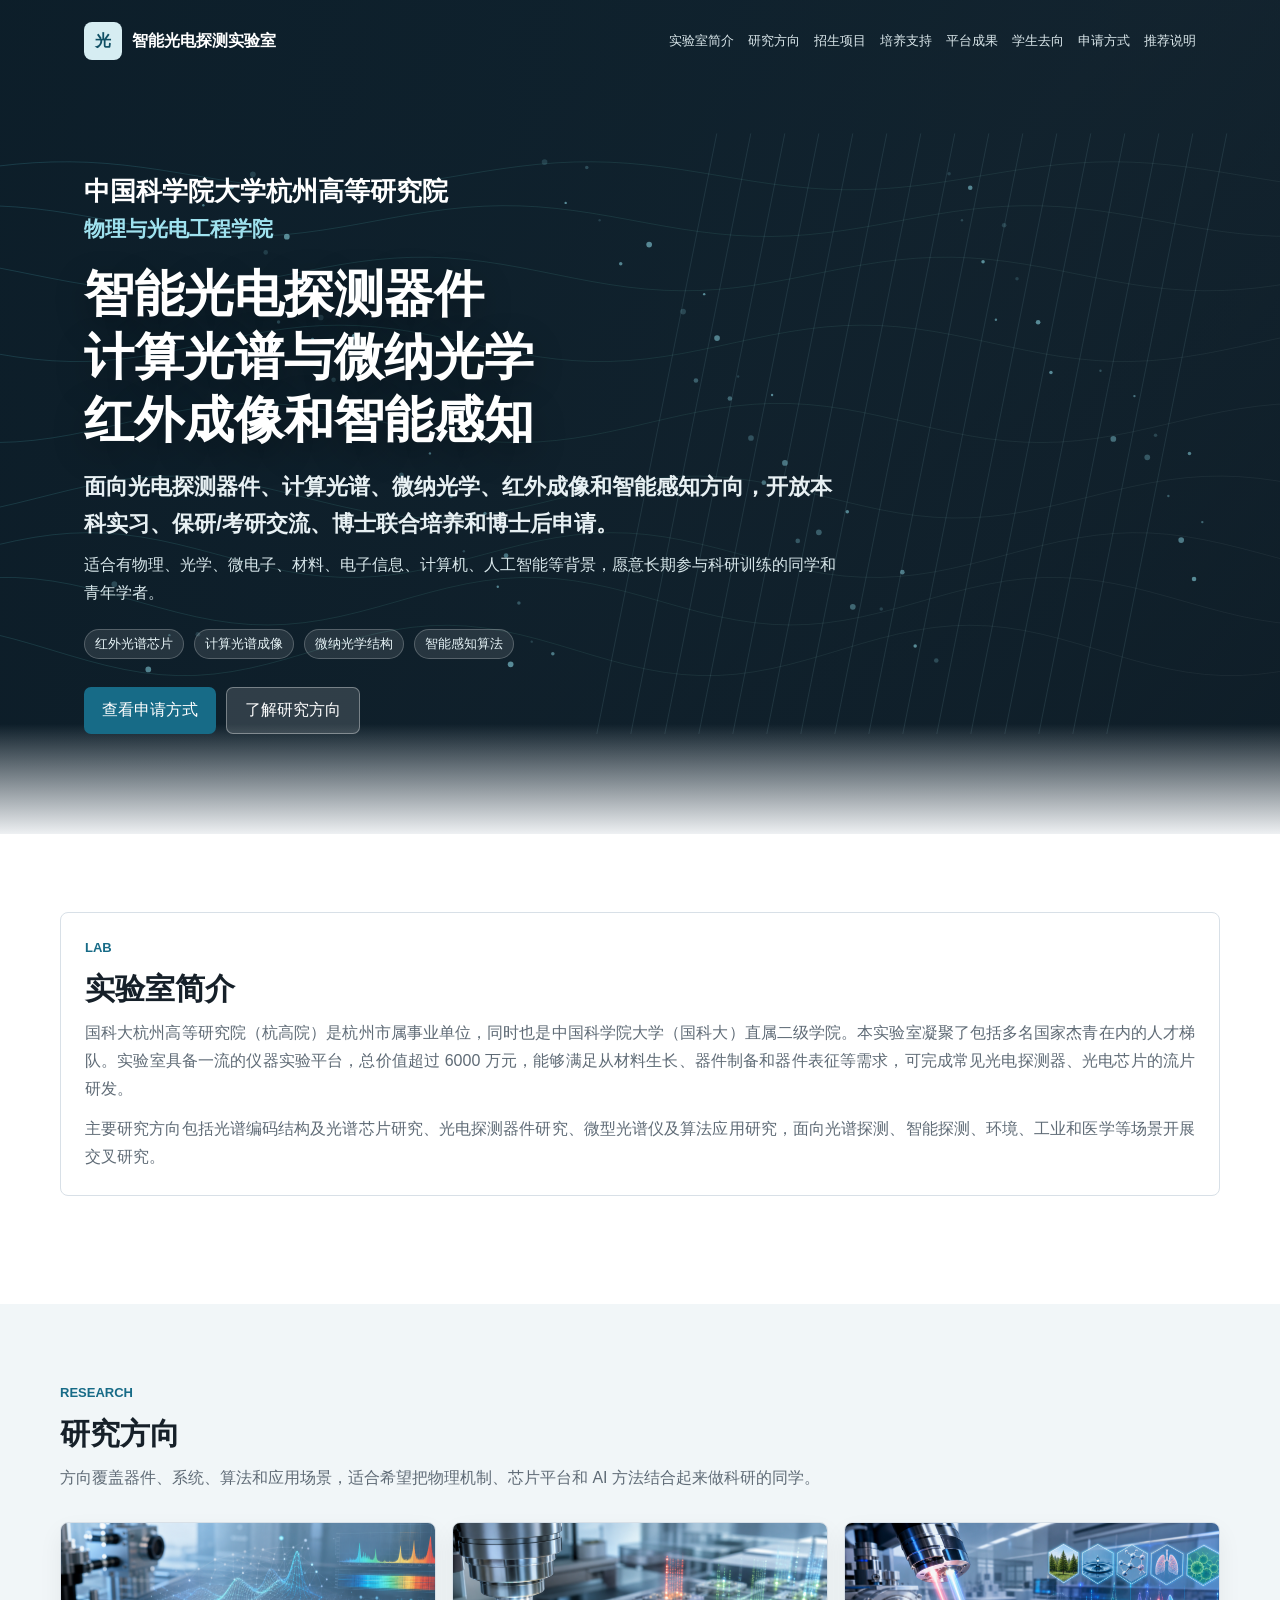
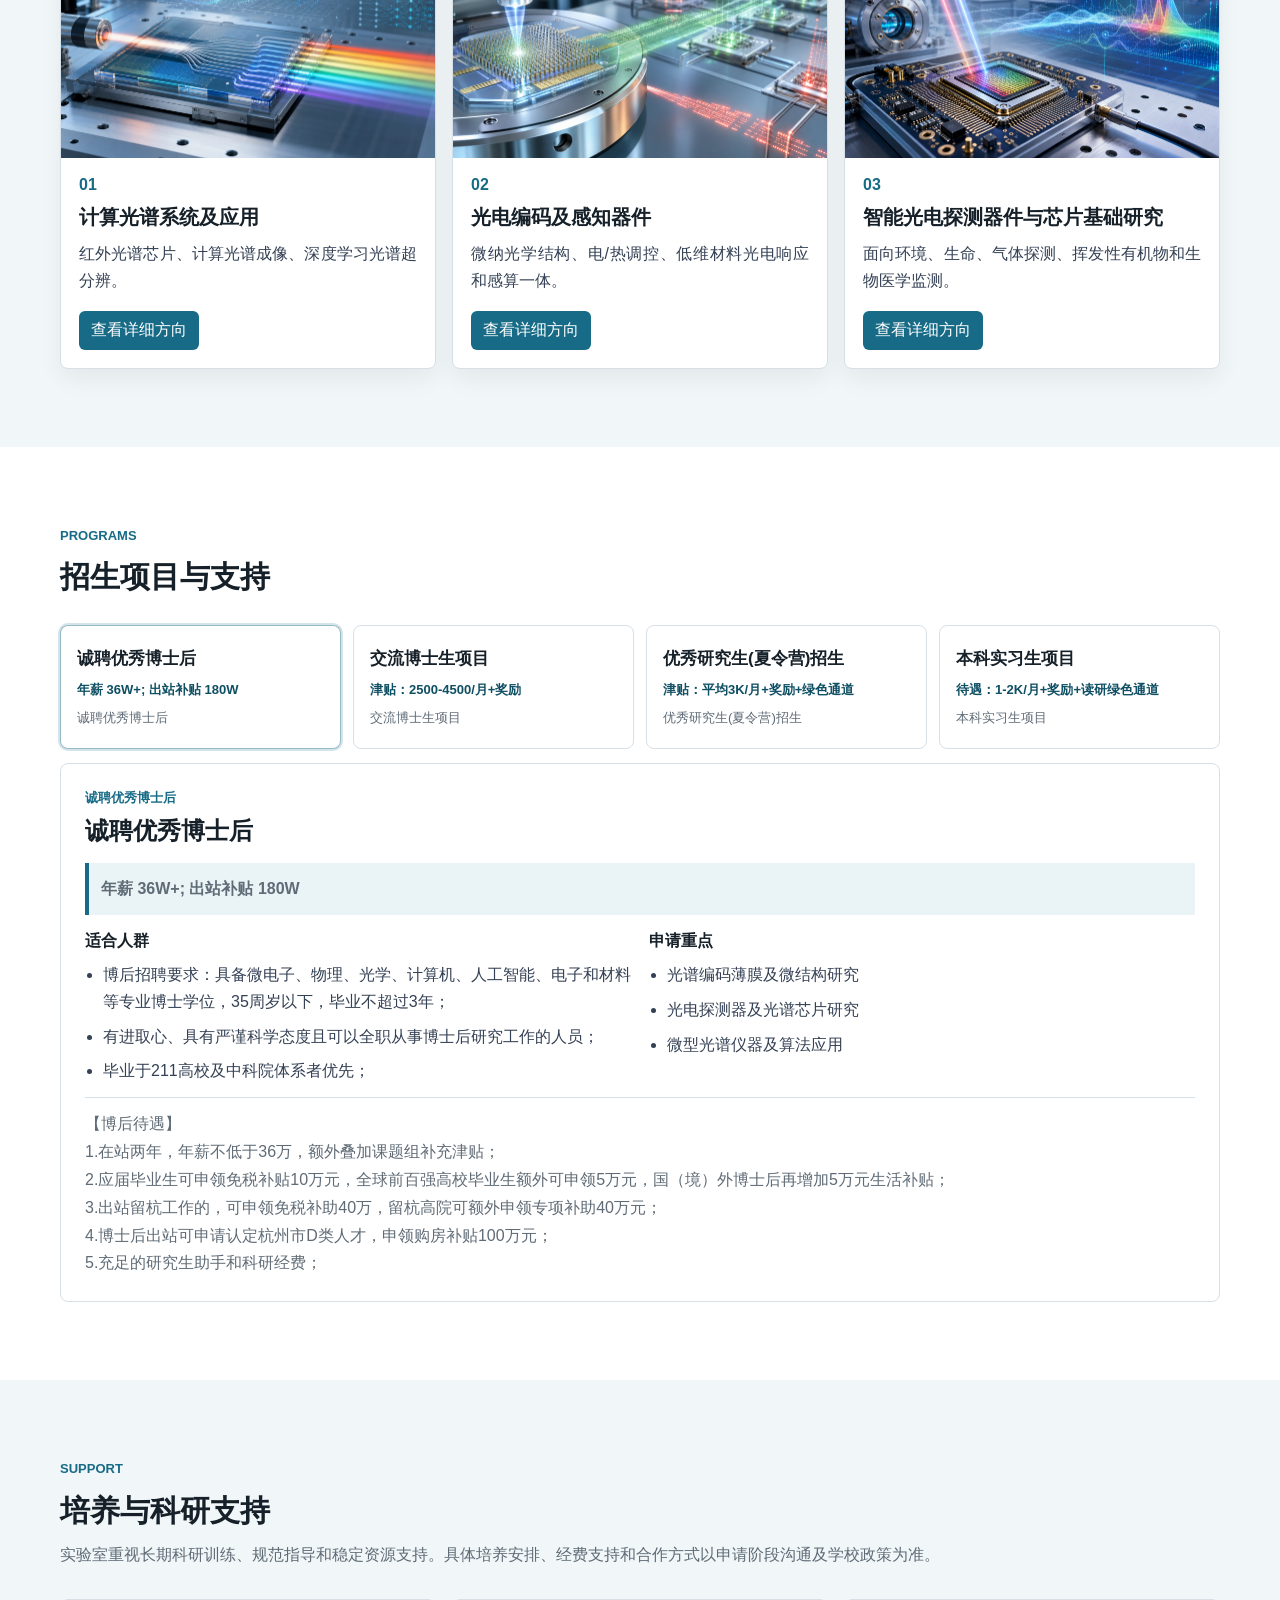
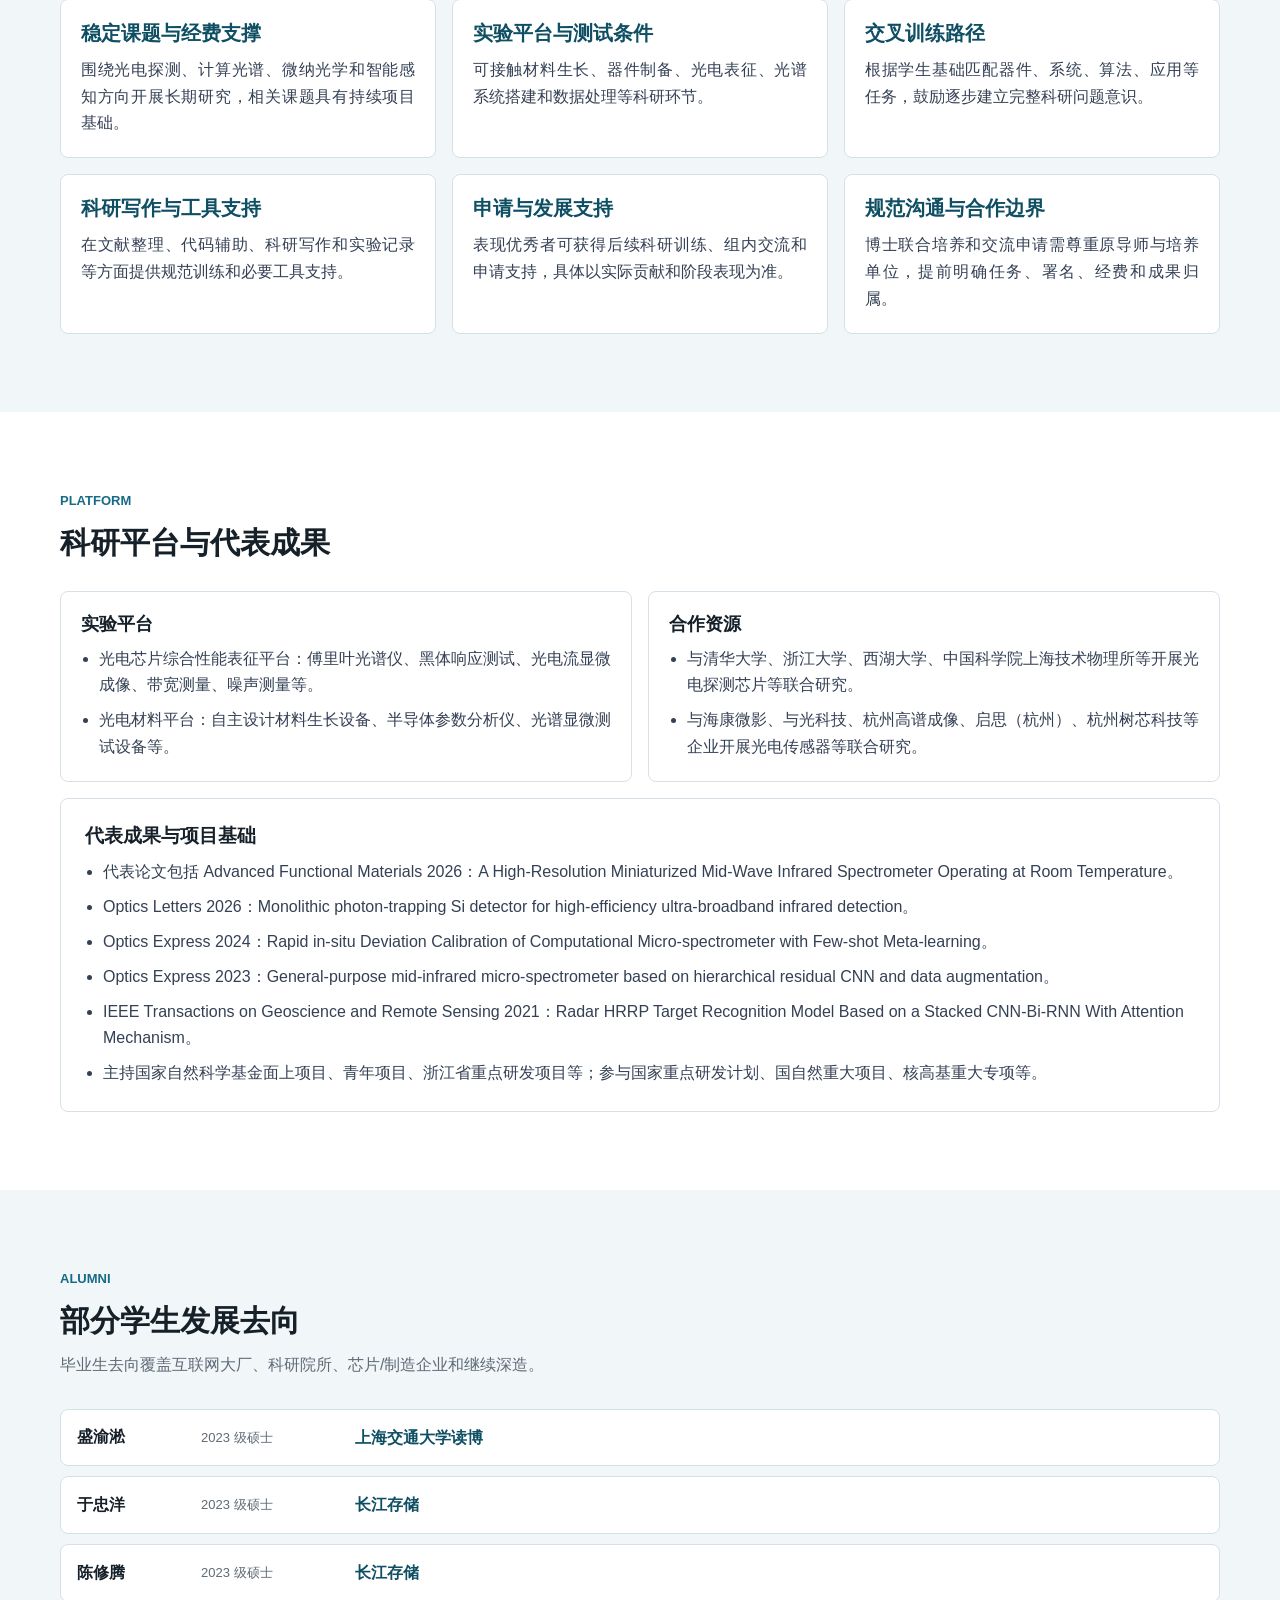
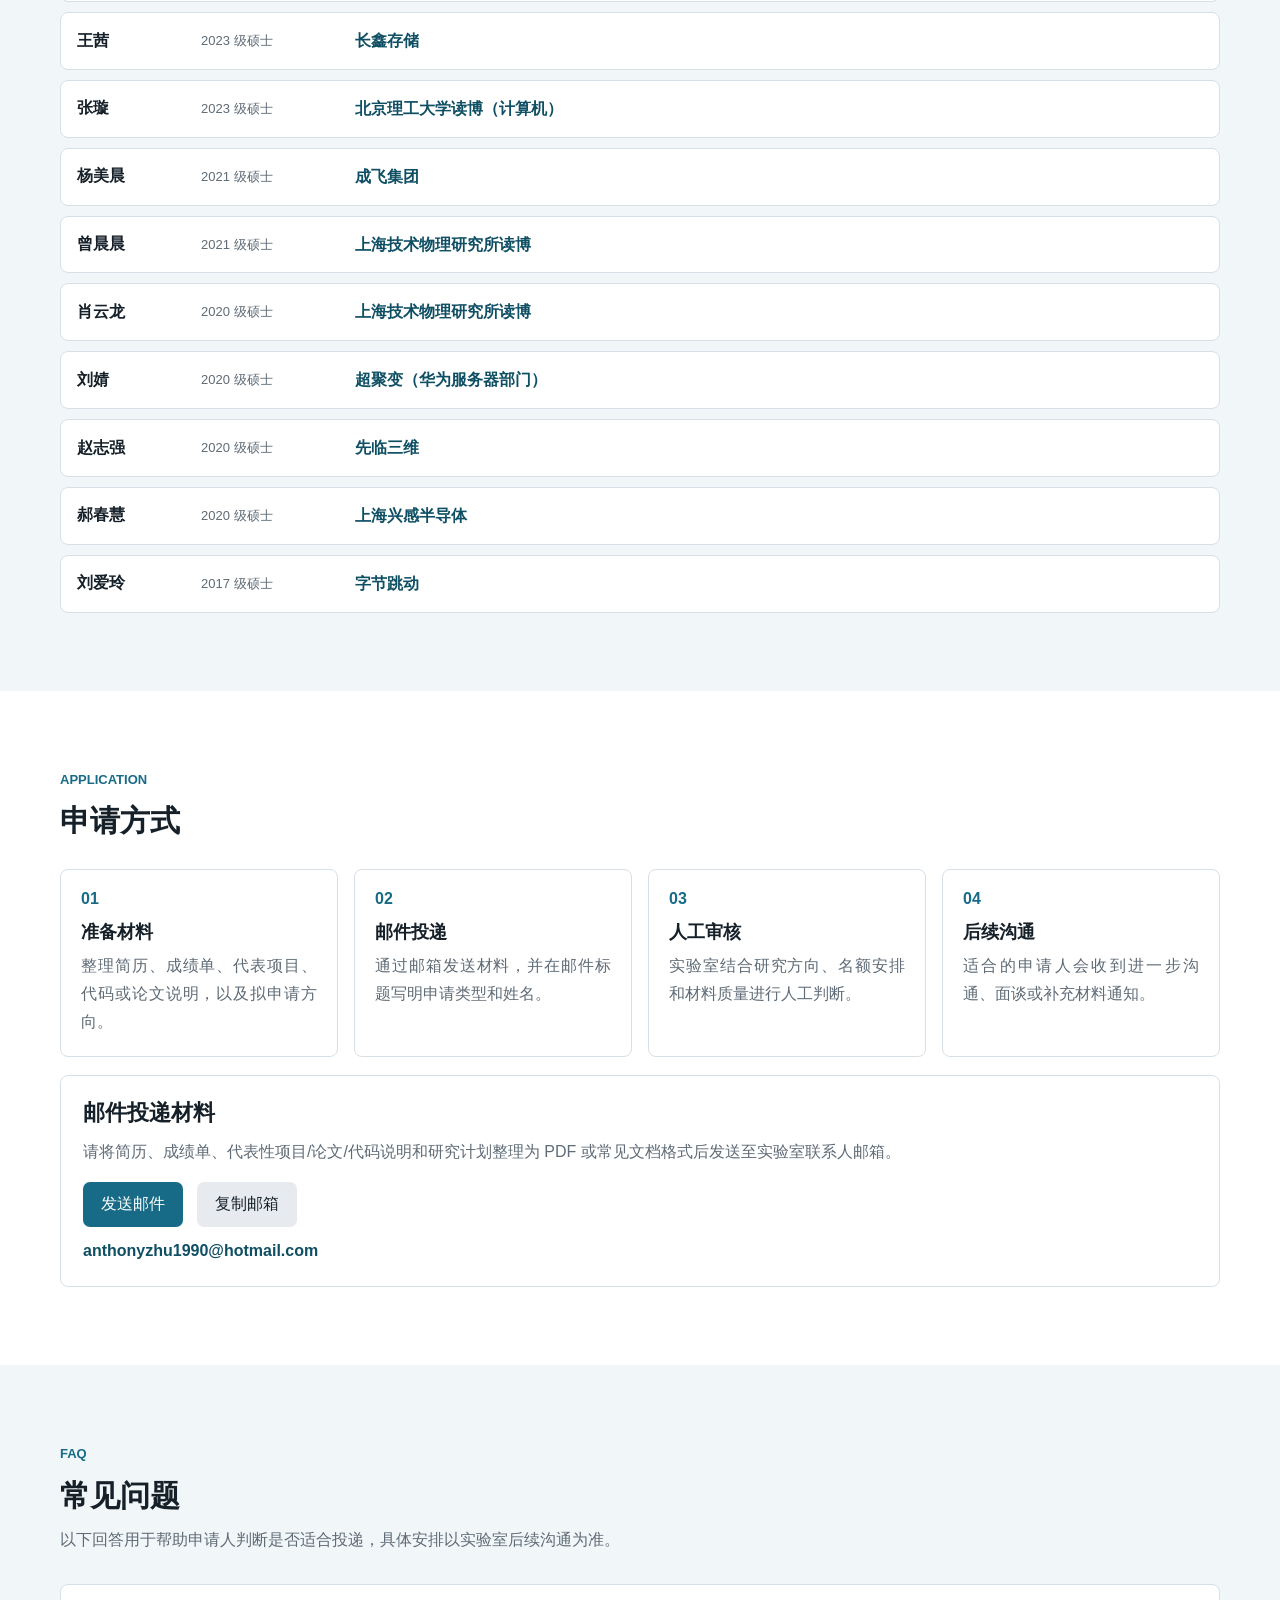
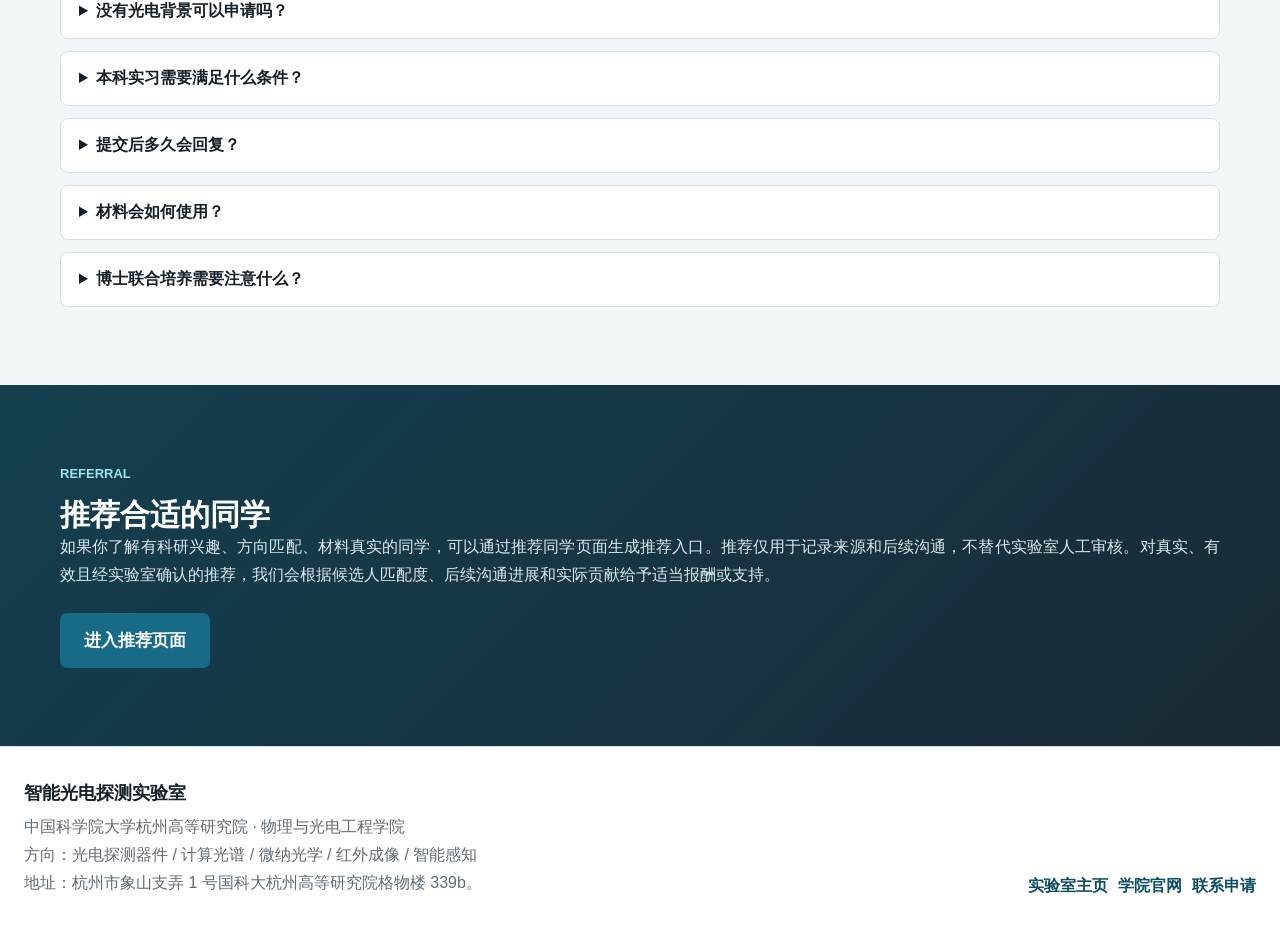
==== lab/index.html @ 7b21b060 "Update lab contact email" ====
<!doctype html>
<html lang="zh-CN">

<head>
  <meta charset="utf-8" />
  <meta name="viewport" content="width=device-width, initial-scale=1" />
  <meta name="description" content="智能光电探测实验室招生与学术交流静态主页，面向光电探测器件、计算光谱、微纳光学、红外成像和智能感知方向。" />
  <title>智能光电探测实验室招生与学术交流</title>
  <link rel="stylesheet" href="./static.css" />
</head>

<body>
  <header class="hero" id="top">
    <canvas id="photonic-canvas" aria-hidden="true"></canvas>
    <nav class="nav" aria-label="主导航">
      <a class="brand" href="#top" aria-label="返回首页">
        <span class="brand-mark">光</span>
        <span>智能光电探测实验室</span>
      </a>
      <button class="nav-toggle" type="button" aria-label="展开导航" aria-expanded="false">
        <span></span><span></span><span></span>
      </button>
      <div class="nav-links" id="nav-links">
        <a href="#lab">实验室简介</a>
        <a href="#research">研究方向</a>
        <a href="#programs">招生项目</a>
        <a href="#support">培养支持</a>
        <a href="#platform">平台成果</a>
        <a href="#outcomes">学生去向</a>
        <a href="#apply">申请方式</a>
        <a href="#referral">推荐说明</a>
      </div>
    </nav>
    <section class="hero-inner">
      <p class="hero-school">中国科学院大学杭州高等研究院</p>
      <p class="hero-college">物理与光电工程学院</p>
      <h1>
        <span>智能光电探测器件</span>
        <span>计算光谱与微纳光学</span>
        <span>红外成像和智能感知</span>
      </h1>
      <p class="lead">
        面向光电探测器件、计算光谱、微纳光学、红外成像和智能感知方向，开放本科实习、保研/考研交流、博士联合培养和博士后申请。
      </p>
      <p class="hero-audience">
        适合有物理、光学、微电子、材料、电子信息、计算机、人工智能等背景，愿意长期参与科研训练的同学和青年学者。
      </p>
      <div class="hero-tags" aria-label="研究关键词">
        <span>红外光谱芯片</span>
        <span>计算光谱成像</span>
        <span>微纳光学结构</span>
        <span>智能感知算法</span>
      </div>
      <div class="hero-actions">
        <a class="primary" href="#apply">查看申请方式</a>
        <a class="secondary" href="#research">了解研究方向</a>
      </div>
    </section>
  </header>

  <main>
    <section class="page-section" id="lab">
      <div class="section-head card-head">
        <p class="eyebrow">Lab</p>
        <h2>实验室简介</h2>
        <p>
          国科大杭州高等研究院（杭高院）是杭州市属事业单位，同时也是中国科学院大学（国科大）直属二级学院。本实验室凝聚了包括多名国家杰青在内的人才梯队。实验室具备一流的仪器实验平台，总价值超过 6000
          万元，能够满足从材料生长、器件制备和器件表征等需求，可完成常见光电探测器、光电芯片的流片研发。
        </p>
        <p>
          主要研究方向包括光谱编码结构及光谱芯片研究、光电探测器件研究、微型光谱仪及算法应用研究，面向光谱探测、智能探测、环境、工业和医学等场景开展交叉研究。
        </p>
      </div>
    </section>

    <section class="page-section alt" id="research">
      <div class="section-head">
        <p class="eyebrow">Research</p>
        <h2>研究方向</h2>
        <p>方向覆盖器件、系统、算法和应用场景，适合希望把物理机制、芯片平台和 AI 方法结合起来做科研的同学。</p>
      </div>
      <div class="research-grid" id="research-grid"></div>
    </section>

    <section class="page-section" id="programs">
      <div class="section-head">
        <p class="eyebrow">Programs</p>
        <h2>招生项目与支持</h2>
      </div>
      <div class="program-tabs" id="program-tabs" role="tablist" aria-label="招生项目"></div>
      <article class="program-detail" id="program-detail"></article>
    </section>

    <section class="page-section alt" id="support">
      <div class="section-head">
        <p class="eyebrow">Support</p>
        <h2>培养与科研支持</h2>
        <p>实验室重视长期科研训练、规范指导和稳定资源支持。具体培养安排、经费支持和合作方式以申请阶段沟通及学校政策为准。</p>
      </div>
      <div class="benefit-grid" id="support-grid"></div>
    </section>

    <section class="page-section" id="platform">
      <div class="section-head">
        <p class="eyebrow">Platform</p>
        <h2>科研平台与代表成果</h2>
      </div>
      <div class="resource-layout" id="resource-list"></div>
      <article class="publication-card">
        <h3>代表成果与项目基础</h3>
        <ul id="achievement-list"></ul>
      </article>
    </section>

    <section class="page-section alt" id="outcomes">
      <div class="section-head">
        <p class="eyebrow">Alumni</p>
        <h2>部分学生发展去向</h2>
        <p>毕业生去向覆盖互联网大厂、科研院所、芯片/制造企业和继续深造。</p>
      </div>
      <div class="outcome-grid" id="outcome-list"></div>
    </section>

    <section class="page-section" id="apply">
      <div class="section-head">
        <p class="eyebrow">Application</p>
        <h2>申请方式</h2>
      </div>
      <div class="apply-layout">
        <div class="process-list" id="process-list"></div>
        <article class="apply-card">
          <h3>邮件投递材料</h3>
          <p>请将简历、成绩单、代表性项目/论文/代码说明和研究计划整理为 PDF 或常见文档格式后发送至实验室联系人邮箱。</p>
          <a class="primary" id="mail-link" href="mailto:anthonyzhu1990@hotmail.com?subject=智能光电探测实验室申请">发送邮件</a>
          <button class="secondary light" id="copy-email" type="button">复制邮箱</button>
          <p class="email-line">anthonyzhu1990@hotmail.com</p>
        </article>
      </div>
    </section>

    <section class="page-section alt" id="faq">
      <div class="section-head">
        <p class="eyebrow">FAQ</p>
        <h2>常见问题</h2>
        <p>以下回答用于帮助申请人判断是否适合投递，具体安排以实验室后续沟通为准。</p>
      </div>
      <div class="faq-list" id="faq-list"></div>
    </section>

    <section class="page-section referral-section" id="referral">
      <div class="ambassador-layout">
        <div>
          <p class="eyebrow">Referral</p>
          <h2>推荐合适的同学</h2>
          <p>
            如果你了解有科研兴趣、方向匹配、材料真实的同学，可以通过推荐同学页面生成推荐入口。推荐仅用于记录来源和后续沟通，不替代实验室人工审核。对真实、有效且经实验室确认的推荐，我们会根据候选人匹配度、后续沟通进展和实际贡献给予适当报酬或支持。
          </p>
          <div class="ambassador-actions">
            <a class="primary ambassador-primary-link" href="./ambassador.html">进入推荐页面</a>
          </div>
        </div>
      </div>
    </section>
  </main>

  <div class="research-modal" id="research-modal" aria-hidden="true">
    <div class="modal-backdrop" data-close-modal></div>
    <article class="modal-panel" role="dialog" aria-modal="true" aria-labelledby="modal-title">
      <button class="modal-close" type="button" data-close-modal aria-label="关闭">×</button>
      <img id="modal-image" alt="" />
      <div class="modal-content">
        <p class="eyebrow">Research Detail</p>
        <h2 id="modal-title"></h2>
        <p id="modal-short"></p>
        <ul id="modal-details"></ul>
      </div>
    </article>
  </div>

  <footer class="footer">
    <div>
      <strong>智能光电探测实验室</strong>
      <p>中国科学院大学杭州高等研究院 · 物理与光电工程学院</p>
      <p>方向：光电探测器件 / 计算光谱 / 微纳光学 / 红外成像 / 智能感知</p>
      <p>地址：杭州市象山支弄 1 号国科大杭州高等研究院格物楼 339b。</p>
    </div>
    <div class="footer-links">
      <a href="https://anthonyzhu1990.github.io/" target="_blank" rel="noreferrer">实验室主页</a>
      <a href="http://hias.ucas.ac.cn/" target="_blank" rel="noreferrer">学院官网</a>
      <a href="#apply">联系申请</a>
    </div>
  </footer>

  <script src="./static.js"></script>
</body>

</html>
---- lab/static.css ----
:root {
  --ink: #162029;
  --muted: #5f6b76;
  --line: #d8e0e7;
  --bg: #f7f9fb;
  --accent: #176b87;
  --accent-dark: #0f4f64;
  --panel: #ffffff;
  --soft: #eaf4f6;
}

* {
  box-sizing: border-box;
}

html {
  scroll-behavior: smooth;
}

body {
  margin: 0;
  color: var(--ink);
  background: var(--bg);
  font-family: "Microsoft YaHei", "Segoe UI", Arial, sans-serif;
  letter-spacing: 0;
  overflow-x: hidden;
}

a {
  color: inherit;
  text-decoration: none;
}

button {
  font: inherit;
}

.hero {
  position: relative;
  min-height: 640px;
  overflow: hidden;
  color: #fff;
  background:
    linear-gradient(90deg, rgba(12, 28, 39, 0.94), rgba(12, 28, 39, 0.7)),
    linear-gradient(135deg, #173f52, #233642 55%, #152129);
}

.ambassador-page {
  background: #f7f9fb;
}

.ambassador-hero {
  min-height: 520px;
  color: #fff;
  background:
    linear-gradient(90deg, rgba(12, 28, 39, 0.94), rgba(12, 28, 39, 0.72)),
    url("./assets/lab/research-optoelectronic-encoding.png") center / cover;
}

.ambassador-hero-inner {
  max-width: 1160px;
  margin: 0 auto;
  padding: 96px 24px 88px;
}

.ambassador-hero-inner h1 {
  max-width: 760px;
  margin-top: 12px;
}

.ambassador-hero-inner p:not(.eyebrow) {
  max-width: 1160px;
  margin-top: 18px;
  color: #e2edf0;
  font-size: 18px;
  line-height: 1.78;
  text-align: justify;
}

#photonic-canvas {
  position: absolute;
  inset: 0;
  width: 100%;
  height: 100%;
  opacity: 0.78;
}

.hero::after {
  content: "";
  position: absolute;
  inset: auto 0 0;
  height: 110px;
  background: linear-gradient(180deg, transparent, rgba(247, 249, 251, 0.96));
  pointer-events: none;
}

.nav,
.hero-inner,
.page-section > * {
  max-width: 1160px;
  margin-inline: auto;
}

.nav {
  position: relative;
  z-index: 2;
  display: flex;
  align-items: center;
  justify-content: space-between;
  gap: 18px;
  padding: 22px 24px;
}

.brand {
  display: inline-flex;
  align-items: center;
  gap: 10px;
  font-weight: 800;
}

.brand-mark {
  width: 38px;
  height: 38px;
  display: grid;
  place-items: center;
  border-radius: 8px;
  background: #d6edf2;
  color: var(--accent-dark);
}

.nav-links {
  display: flex;
  gap: 14px;
  color: #dbe8ec;
  font-size: 13px;
}

.nav-toggle {
  display: none;
  width: 44px;
  height: 44px;
  border: 1px solid rgba(255, 255, 255, 0.28);
  border-radius: 8px;
  background: rgba(255, 255, 255, 0.12);
  cursor: pointer;
}

.nav-toggle span {
  display: block;
  width: 20px;
  height: 2px;
  margin: 5px auto;
  border-radius: 999px;
  background: #fff;
}

.hero-inner {
  position: relative;
  z-index: 1;
  padding: 92px 24px 100px;
}

.hero-school,
.hero-college {
  margin: 0;
  font-weight: 800;
}

.hero-school {
  font-size: 26px;
}

.hero-college {
  margin-top: 6px;
  color: #9fe2ef;
  font-size: 21px;
}

h1,
h2,
h3,
p {
  margin: 0;
}

h1 {
  display: grid;
  gap: 8px;
  max-width: 980px;
  margin-top: 24px;
  color: #fff;
  font-size: 50px;
  line-height: 1.1;
  font-weight: 900;
  text-shadow: 0 12px 34px rgba(0, 0, 0, 0.32);
}

.lead {
  max-width: 760px;
  margin-top: 20px;
  color: #e7f0f3;
  font-size: 22px;
  font-weight: 800;
  line-height: 1.7;
}

.hero-audience {
  max-width: 760px;
  margin-top: 8px;
  color: #d8e7eb;
  font-size: 16px;
  line-height: 1.75;
}

.hero-tags,
.hero-actions,
.footer-links {
  display: flex;
  flex-wrap: wrap;
  gap: 10px;
}

.hero-tags {
  margin-top: 22px;
}

.hero-tags span {
  min-height: 30px;
  padding: 5px 10px;
  border: 1px solid rgba(255, 255, 255, 0.22);
  border-radius: 999px;
  background: rgba(255, 255, 255, 0.1);
  color: #e8f5f8;
  font-size: 13px;
}

.hero-actions {
  margin-top: 28px;
}

.primary,
.secondary {
  display: inline-flex;
  align-items: center;
  justify-content: center;
  min-height: 44px;
  border: 0;
  border-radius: 7px;
  padding: 12px 18px;
  cursor: pointer;
}

.primary {
  background: var(--accent);
  color: #fff;
}

.primary:hover {
  background: var(--accent-dark);
}

.secondary {
  border: 1px solid rgba(255, 255, 255, 0.35);
  background: rgba(255, 255, 255, 0.14);
  color: #fff;
}

.secondary.light {
  border: 0;
  background: #e7ebef;
  color: var(--ink);
}

.page-section {
  padding: 78px 24px;
  background: #fff;
}

.page-section.alt {
  background: #f1f6f8;
}

.section-head {
  margin-bottom: 30px;
}

.section-head p,
.page-section p,
.footer p {
  color: var(--muted);
  line-height: 1.74;
  text-align: justify;
  text-justify: inter-ideograph;
}

.card-head {
  padding: 24px;
  border: 1px solid var(--line);
  border-radius: 8px;
  background: #fff;
}

.card-head p + p {
  margin-top: 12px;
}

.eyebrow {
  margin-bottom: 12px;
  color: var(--accent);
  font-size: 13px;
  font-weight: 800;
  text-transform: uppercase;
}

.section-head .eyebrow {
  color: var(--accent);
}

h2 {
  font-size: 30px;
  line-height: 1.2;
}

.section-head h2 + p {
  margin-top: 12px;
}

.research-grid,
.benefit-grid,
.resource-layout,
.referral-grid,
.ambassador-principles,
.privilege-grid {
  display: grid;
  grid-template-columns: repeat(3, minmax(0, 1fr));
  gap: 16px;
}

.research-card,
.card-head,
.intro-strip article,
.benefit-grid article,
.resource-layout article,
.outcome-grid article,
.process-list article,
.referral-grid article,
.ambassador-principles article,
.privilege-grid article,
.apply-card,
.publication-card,
.program-detail,
.program-tabs button,
.reward-table,
.standalone-note,
.faq-list details {
  border: 1px solid var(--line);
  border-radius: 8px;
  background: #fff;
  transition: transform 180ms ease, border-color 180ms ease, box-shadow 180ms ease;
}

.research-card:hover,
.research-card:focus,
.card-head:hover,
.intro-strip article:hover,
.benefit-grid article:hover,
.resource-layout article:hover,
.outcome-grid article:hover,
.process-list article:hover,
.referral-grid article:hover,
.ambassador-principles article:hover,
.privilege-grid article:hover,
.apply-card:hover,
.publication-card:hover,
.program-detail:hover,
.program-tabs button:hover,
.reward-table:hover,
.standalone-note:hover,
.faq-list details:hover {
  transform: translateY(-4px);
  border-color: rgba(23, 107, 135, 0.42);
  box-shadow: 0 16px 34px rgba(22, 32, 41, 0.08);
}

.research-card {
  min-height: 420px;
  overflow: hidden;
  cursor: pointer;
  box-shadow: 0 10px 24px rgba(22, 32, 41, 0.06);
}

.research-card img {
  width: 100%;
  height: 235px;
  display: block;
  object-fit: cover;
  background: #e8eef2;
}

.research-card div {
  padding: 18px;
}

.research-card span {
  display: block;
  margin-bottom: 10px;
  color: var(--accent);
  font-weight: 900;
}

.research-card h3,
.benefit-grid strong {
  margin-bottom: 10px;
  font-size: 20px;
  line-height: 1.35;
}

.research-card p,
.benefit-grid p,
.resource-layout li,
.publication-card li,
.program-detail li,
.program-note,
.faq-list p,
.referral-grid p {
  color: #344054;
  line-height: 1.68;
}

.research-card button {
  margin-top: 16px;
  border: 0;
  border-radius: 6px;
  padding: 9px 12px;
  background: var(--accent);
  color: #fff;
  cursor: pointer;
}

.program-tabs {
  display: grid;
  grid-template-columns: repeat(4, minmax(0, 1fr));
  gap: 12px;
  margin-bottom: 14px;
}

.program-tabs button {
  min-height: 124px;
  padding: 16px;
  color: var(--ink);
  text-align: left;
  cursor: pointer;
}

.program-tabs button:hover,
.program-tabs button.active {
  border-color: rgba(23, 107, 135, 0.46);
}

.program-tabs button.active {
  outline: 2px solid rgba(23, 107, 135, 0.18);
}

.program-tabs span,
.program-tabs strong,
.program-tabs small {
  display: block;
}

.program-tabs span {
  margin-bottom: 10px;
  font-size: 17px;
  font-weight: 800;
  line-height: 1.35;
}

.program-tabs strong {
  color: var(--accent-dark);
  font-size: 13px;
  line-height: 1.45;
}

.program-tabs small {
  margin-top: 8px;
  color: var(--muted);
  line-height: 1.45;
}

.program-detail {
  padding: 24px;
}

.program-detail-main,
.program-note {
  max-width: none;
}

.program-detail-main span {
  display: inline-flex;
  margin-bottom: 8px;
  color: var(--accent);
  font-size: 13px;
  font-weight: 800;
}

.program-detail-main h3 {
  font-size: 24px;
  line-height: 1.32;
}

.program-stipend {
  max-width: none;
  margin: 16px 0;
  padding: 12px;
  border-left: 4px solid var(--accent);
  background: var(--soft);
  color: var(--accent-dark);
  font-weight: 800;
  line-height: 1.55;
}

.program-detail-grid {
  display: grid;
  grid-template-columns: repeat(2, minmax(0, 1fr));
  gap: 18px;
}

.program-detail ul,
.resource-layout ul,
.publication-card ul {
  display: grid;
  gap: 8px;
  margin: 10px 0 0;
  padding-left: 18px;
}

.program-note {
  margin-top: 12px;
  padding-top: 12px;
  border-top: 1px solid var(--line);
  white-space: pre-line;
  overflow-wrap: anywhere;
}

.benefit-grid article,
.resource-layout article,
.referral-grid article {
  padding: 20px;
}

.benefit-grid strong,
.referral-grid strong,
.ambassador-principles strong,
.privilege-grid h3 {
  display: block;
  color: var(--accent-dark);
}

.ambassador-principles article,
.privilege-grid article {
  padding: 20px;
}

.ambassador-principles {
  grid-template-columns: repeat(4, minmax(0, 1fr));
}

.ambassador-principles p,
.privilege-grid p {
  color: var(--muted);
  line-height: 1.7;
}

.privilege-grid {
  grid-template-columns: repeat(2, minmax(0, 1fr));
}

.privilege-grid span {
  display: inline-flex;
  align-items: center;
  min-height: 28px;
  margin-bottom: 14px;
  padding: 4px 10px;
  border-radius: 999px;
  background: #e5f3f6;
  color: var(--accent-dark);
  font-weight: 800;
}

.resource-layout {
  grid-template-columns: repeat(2, minmax(0, 1fr));
}

.resource-layout h3 {
  margin-bottom: 10px;
  font-size: 18px;
}

.publication-card {
  margin-top: 16px;
  padding: 24px;
}

.outcome-grid {
  display: grid;
  grid-template-columns: 1fr;
  gap: 10px;
}

.outcome-grid article {
  display: grid;
  grid-template-columns: 110px 140px 1fr;
  gap: 14px;
  align-items: center;
  padding: 14px 16px;
}

.outcome-grid strong,
.outcome-grid span,
.outcome-grid p {
  display: block;
  margin: 0;
}

.outcome-grid span {
  color: var(--muted);
  font-size: 13px;
}

.outcome-grid p {
  color: var(--accent-dark);
  font-weight: 800;
}

.apply-layout {
  display: grid;
  grid-template-columns: 1fr;
  gap: 18px;
  align-items: start;
}

.apply-card {
  padding: 22px;
}

.apply-card h3 {
  font-size: 22px;
}

.apply-card p {
  margin-top: 10px;
}

.apply-card .primary,
.apply-card .secondary {
  margin-top: 16px;
  margin-right: 10px;
}

.email-line {
  color: var(--accent-dark) !important;
  font-weight: 900;
}

.process-list {
  display: grid;
  grid-template-columns: repeat(4, minmax(0, 1fr));
  gap: 16px;
}

.intro-strip {
  display: grid;
  grid-template-columns: repeat(3, minmax(0, 1fr));
  gap: 16px;
}

.process-list article,
.intro-strip article {
  min-height: 138px;
  padding: 20px;
}

.process-list span,
.intro-strip span {
  display: block;
  margin-bottom: 12px;
  color: var(--accent);
  font-weight: 900;
}

.process-list strong,
.intro-strip strong {
  display: block;
  margin-bottom: 8px;
  font-size: 18px;
}

.intro-strip article {
  background: #fff;
}

.faq-list {
  display: grid;
  gap: 12px;
}

.faq-list summary {
  min-height: 52px;
  padding: 16px 18px;
  color: var(--ink);
  font-weight: 900;
  cursor: pointer;
}

.faq-list p {
  padding: 0 18px 18px;
}

.referral-section {
  color: #fff;
  background:
    linear-gradient(135deg, rgba(19, 64, 80, 0.96), rgba(25, 42, 52, 0.98)),
    linear-gradient(90deg, #173f52, #253847);
}

.ambassador-layout {
  display: grid;
  grid-template-columns: minmax(0, 1fr);
  gap: 28px;
  align-items: center;
}

.ambassador-actions {
  display: flex;
  flex-wrap: wrap;
  gap: 12px;
  margin-top: 24px;
}

.ambassador-primary-link {
  padding: 16px 24px;
  font-size: 17px;
  font-weight: 900;
}

.referral-section h2 {
  color: #fff;
}

.ambassador-hero .eyebrow,
.referral-section .eyebrow {
  color: #9fe2ef;
}

.referral-section .section-head p,
.compliance-note {
  color: #dce9ed;
}

.referral-section p {
  color: #dce9ed;
}

.ambassador-page #start {
  background: #f1f6f8;
}

.reward-detail-section {
  background: #f1f6f8;
}

.reward-table {
  overflow: hidden;
  border: 1px solid #d8e2e8;
  border-radius: 8px;
  background: #fff;
}

.reward-row {
  display: grid;
  grid-template-columns: 0.7fr 1.5fr 1fr;
  border-top: 1px solid #d8e2e8;
}

.reward-row:first-child {
  border-top: 0;
}

.reward-row > * {
  min-width: 0;
  padding: 18px;
  border-left: 1px solid #d8e2e8;
  line-height: 1.75;
}

.reward-row > *:first-child {
  border-left: 0;
}

.reward-head {
  background: #173f52;
  color: #fff;
  font-weight: 800;
}

.reward-row strong {
  color: var(--accent-dark);
  font-size: 17px;
}

.reward-row p {
  color: #3a4650;
}

.standalone-note {
  max-width: 1160px;
  margin-top: 0;
  padding: 16px 18px 16px 20px;
  border-left: 5px solid var(--accent);
  border-radius: 0 8px 8px 0;
  background: linear-gradient(90deg, rgba(31, 124, 145, 0.11), rgba(31, 124, 145, 0.035));
  color: #1f2937;
  font-size: 17px;
  font-weight: 900;
  line-height: 1.8;
}

.compliance-note {
  margin-top: 22px;
  padding: 16px 18px;
  border-left: 5px solid #9fe2ef;
  border-radius: 0 8px 8px 0;
  background: rgba(255, 255, 255, 0.08);
  font-weight: 800;
}

.research-modal {
  position: fixed;
  inset: 0;
  z-index: 50;
  display: none;
  align-items: center;
  justify-content: center;
  padding: 28px;
}

.research-modal.active {
  display: flex;
}

.modal-backdrop {
  position: absolute;
  inset: 0;
  background: rgba(4, 12, 18, 0.76);
  backdrop-filter: blur(8px);
}

.modal-panel {
  position: relative;
  z-index: 1;
  width: min(1080px, 94vw);
  max-height: min(760px, 90vh);
  display: grid;
  grid-template-columns: minmax(0, 1.1fr) minmax(0, 0.9fr);
  overflow: hidden;
  border: 1px solid rgba(255, 255, 255, 0.22);
  border-radius: 10px;
  background: #fff;
  box-shadow: 0 34px 90px rgba(0, 0, 0, 0.35);
}

.modal-panel img {
  width: 100%;
  height: 100%;
  min-height: 520px;
  object-fit: contain;
  background: #e8eef2;
}

.modal-content {
  overflow: auto;
  padding: 34px;
}

.modal-content h2 {
  margin-bottom: 12px;
}

.modal-content p {
  color: #344054;
  line-height: 1.72;
  margin-bottom: 18px;
}

.modal-content ul {
  display: grid;
  gap: 12px;
  margin: 0;
  padding-left: 18px;
  color: #263442;
  line-height: 1.68;
}

.modal-close {
  position: absolute;
  top: 12px;
  right: 12px;
  z-index: 2;
  width: 38px;
  height: 38px;
  border: 0;
  border-radius: 50%;
  background: rgba(15, 31, 42, 0.85);
  color: #fff;
  font-size: 24px;
  cursor: pointer;
}

body.modal-open {
  overflow: hidden;
}

.footer {
  width: 100%;
  max-width: none;
  display: grid;
  grid-template-columns: minmax(0, 1.3fr) minmax(260px, 0.7fr);
  gap: 20px;
  padding: 34px 24px;
  border-top: 1px solid var(--line);
  color: var(--muted);
  background: #fff;
  align-items: end;
}

.footer p {
  text-align: left;
}

.footer strong {
  display: block;
  margin-bottom: 8px;
  color: var(--ink);
  font-size: 18px;
}

.footer-links {
  justify-content: flex-end;
}

.footer a {
  color: var(--accent-dark);
  font-weight: 800;
}

@media (max-width: 920px) {
  .nav {
    flex-wrap: wrap;
  }

  .nav-toggle {
    display: inline-block;
    margin-left: auto;
  }

  .nav-links {
    display: none;
    width: 100%;
    flex-direction: column;
    gap: 8px;
    padding: 12px;
    border: 1px solid rgba(255, 255, 255, 0.18);
    border-radius: 8px;
    background: rgba(12, 28, 39, 0.94);
  }

  .nav-open .nav-links {
    display: flex;
  }

  .nav-links a {
    min-height: 44px;
    display: flex;
    align-items: center;
  }

  h1 {
    max-width: 10.8em;
    font-size: 32px;
    line-height: 1.16;
    word-break: break-all;
  }

  .lead {
    max-width: 420px;
    font-size: 18px;
    word-break: break-all;
  }

  .research-grid,
  .benefit-grid,
  .resource-layout,
  .program-tabs,
  .program-detail-grid,
  .apply-layout,
  .process-list,
  .intro-strip,
  .referral-grid,
  .ambassador-principles,
  .privilege-grid,
  .reward-row,
  .footer {
    grid-template-columns: 1fr;
  }

  .reward-row > * {
    border-left: 0;
    border-top: 1px solid #d8e2e8;
  }

  .reward-row > *:first-child {
    border-top: 0;
  }

  .reward-head {
    display: none;
  }

  .outcome-grid article {
    grid-template-columns: 1fr;
    gap: 4px;
  }

  .modal-panel {
    grid-template-columns: 1fr;
    width: calc(100vw - 24px);
    max-width: calc(100vw - 24px);
    max-height: 88vh;
  }

  .modal-panel img {
    min-height: 0;
  }

  .footer-links {
    justify-content: flex-start;
  }
}

@media (max-width: 560px) {
  .hero {
    min-height: 600px;
  }

  .hero-inner {
    padding-top: 54px;
  }

  .hero-school {
    font-size: 16px;
  }

  .hero-college,
  .hero-audience {
    font-size: 14px;
  }

  h1 {
    font-size: 30px;
  }

  .page-section {
    padding: 54px 16px;
  }

  .program-tabs button {
    min-height: auto;
  }
}
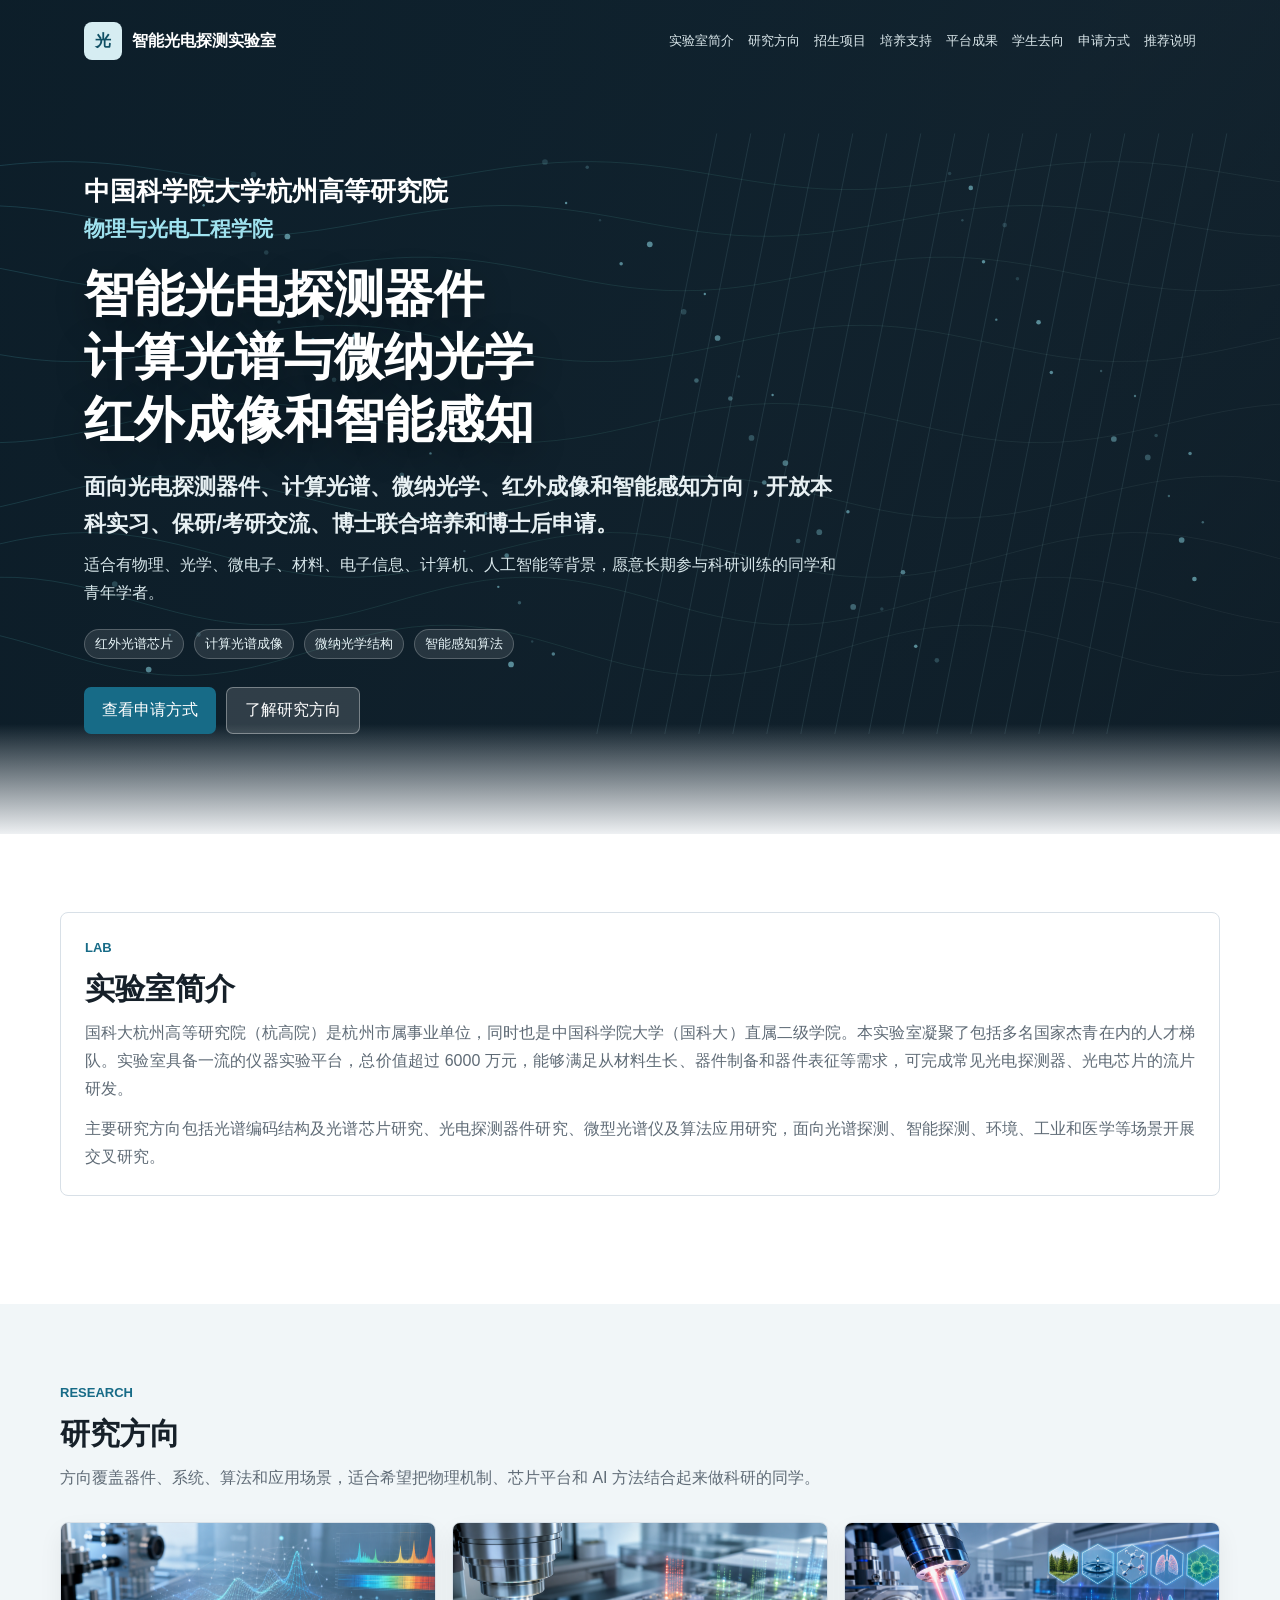
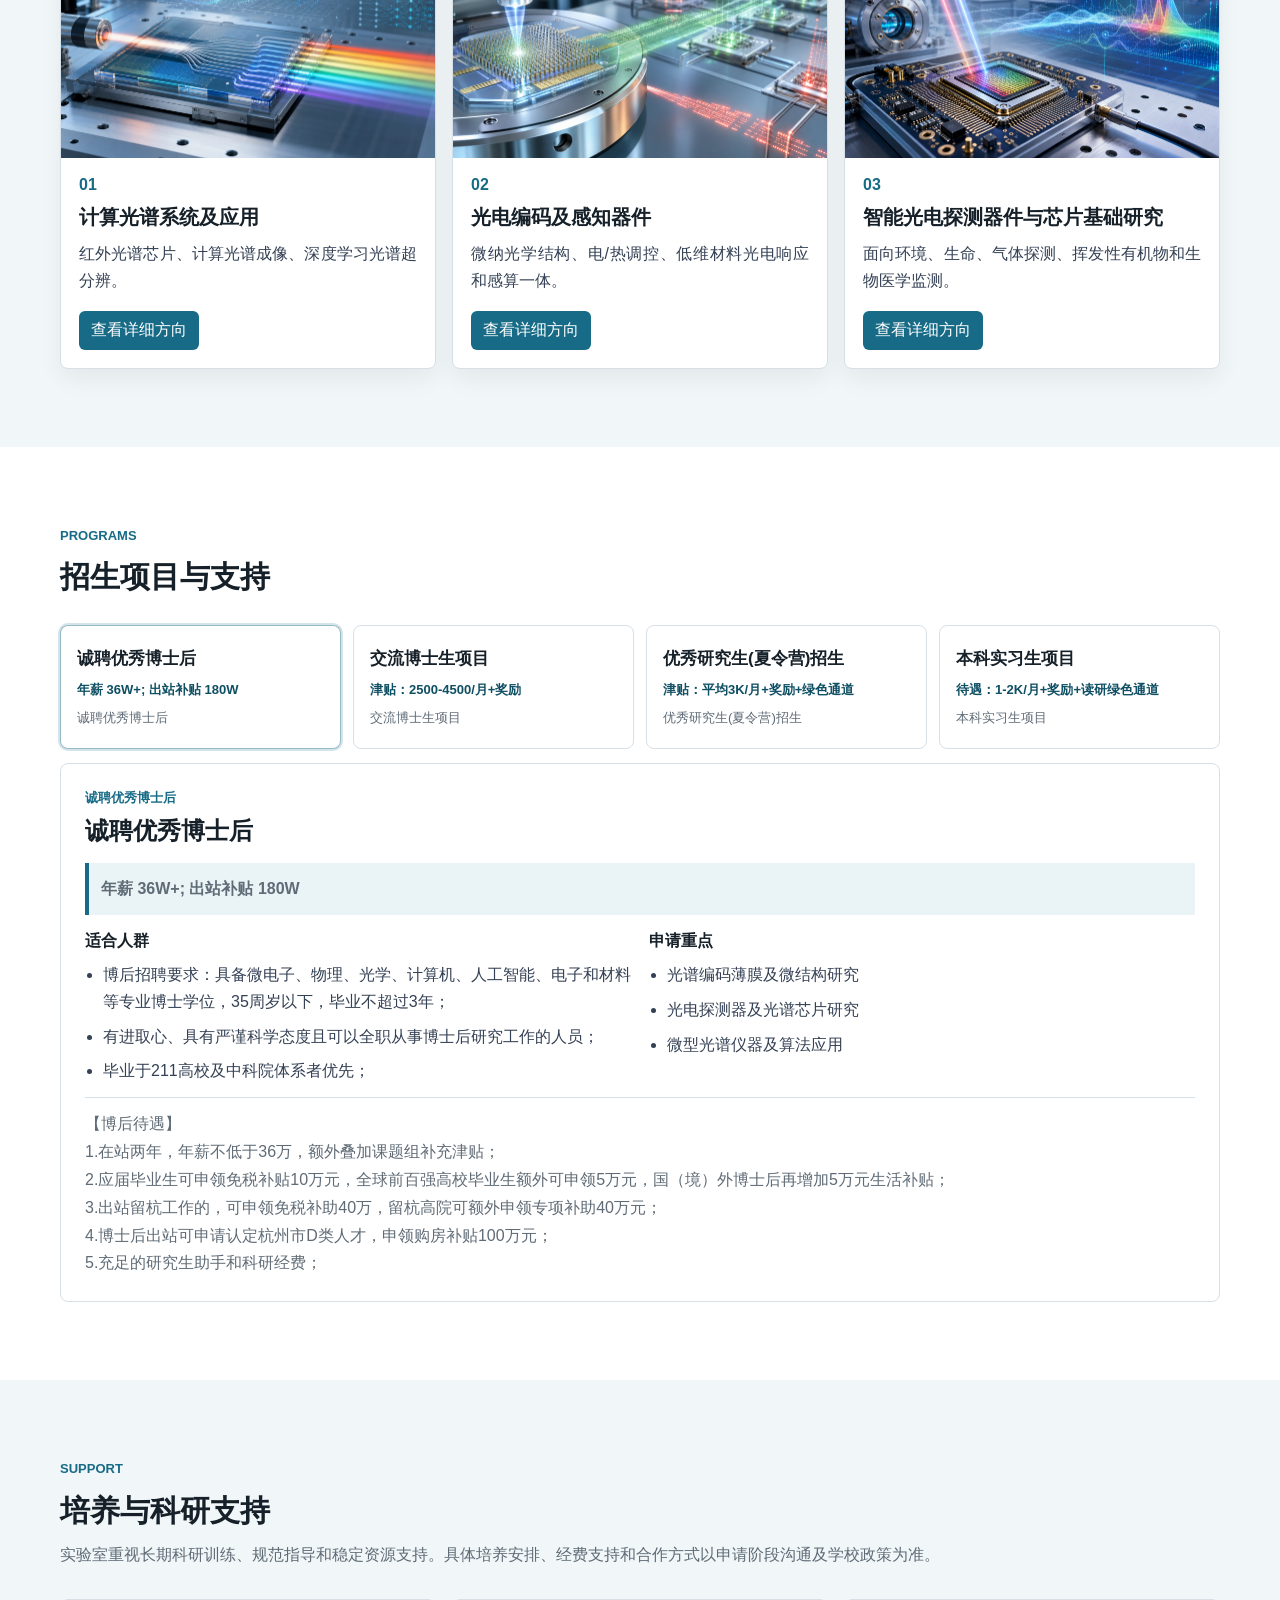
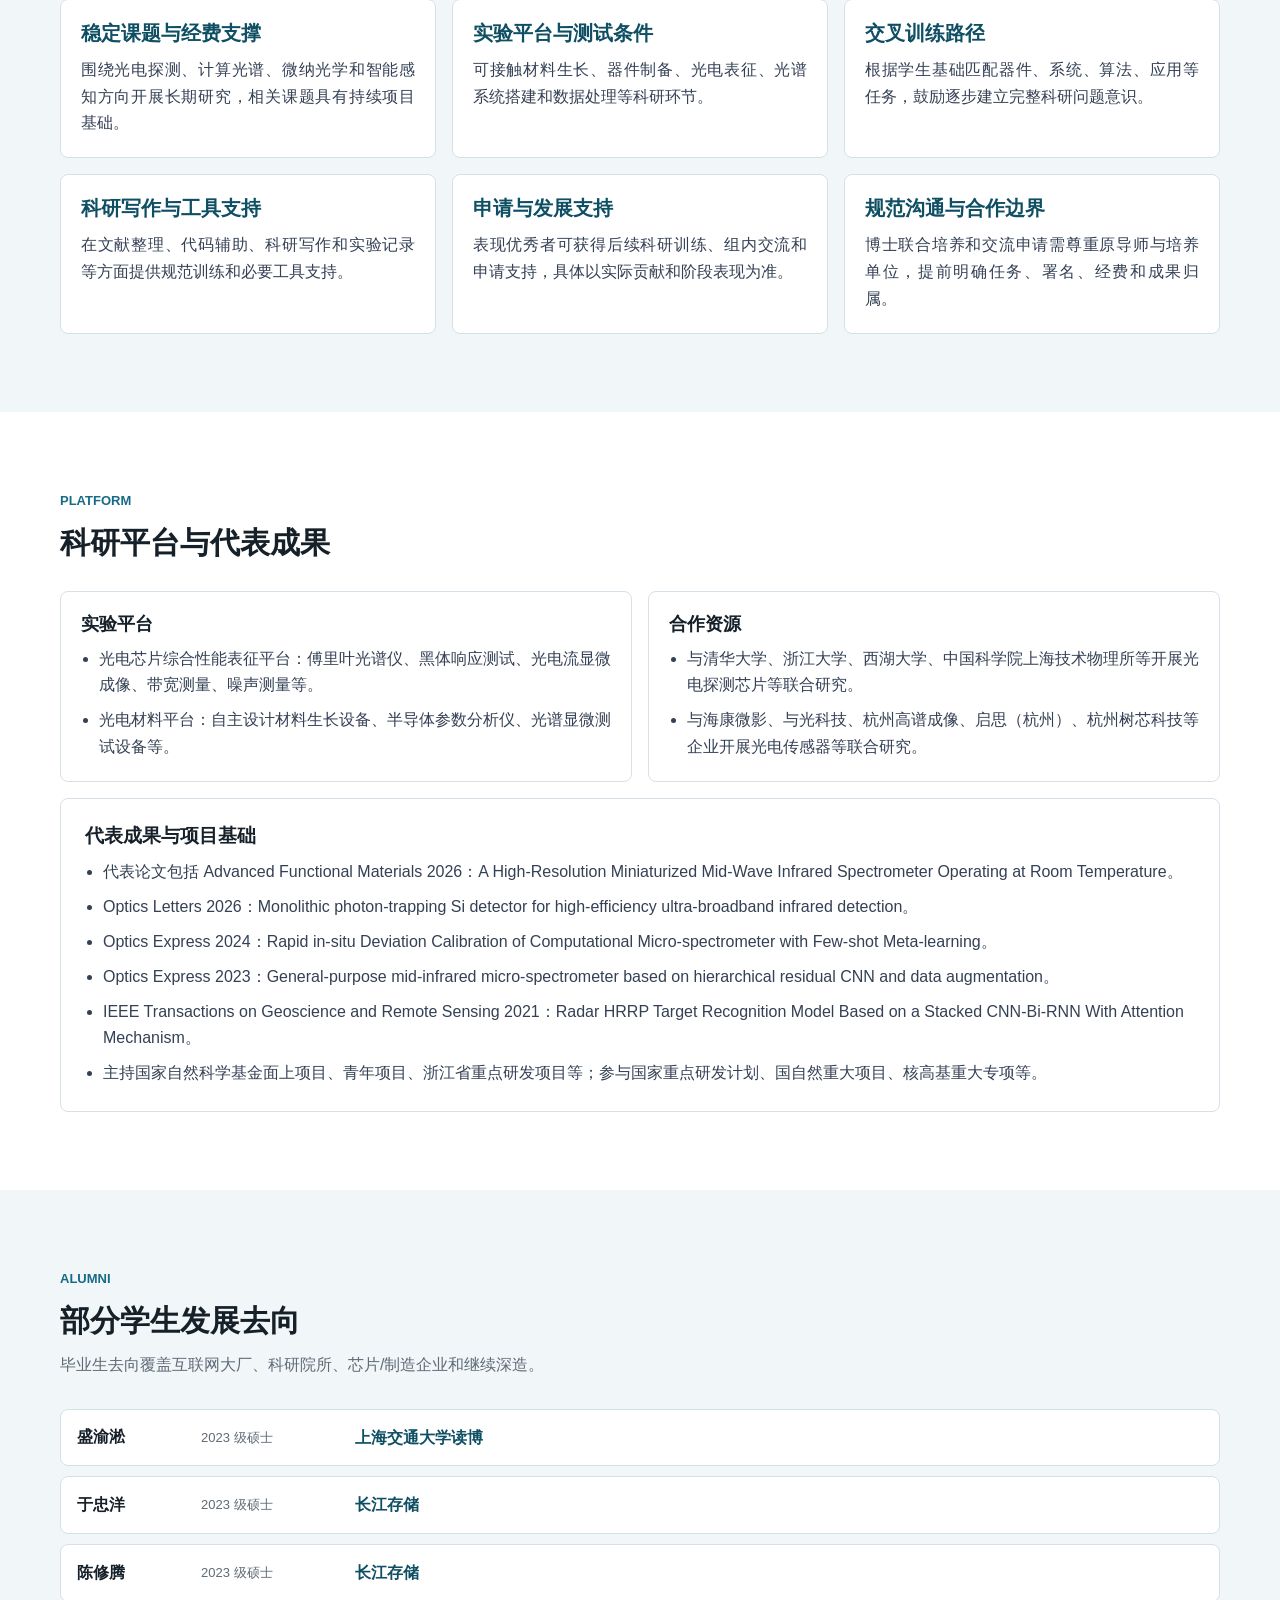
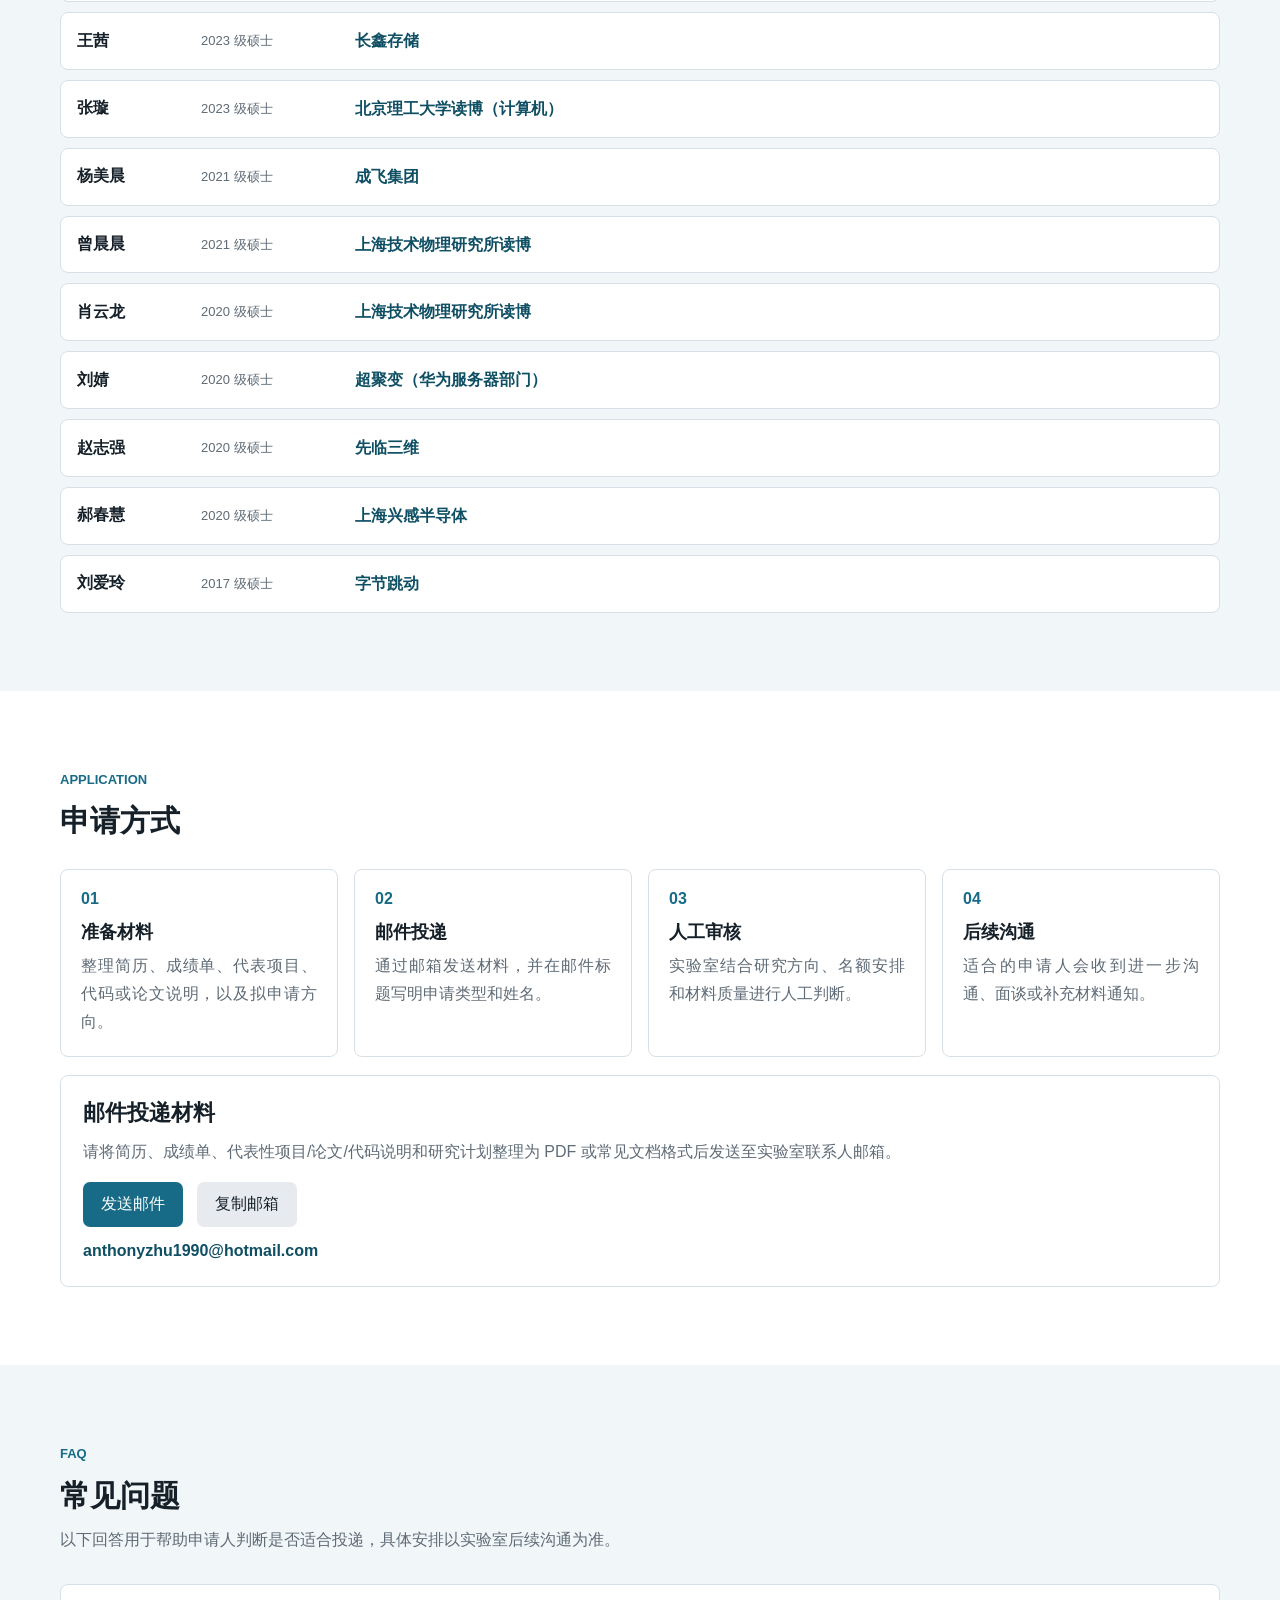
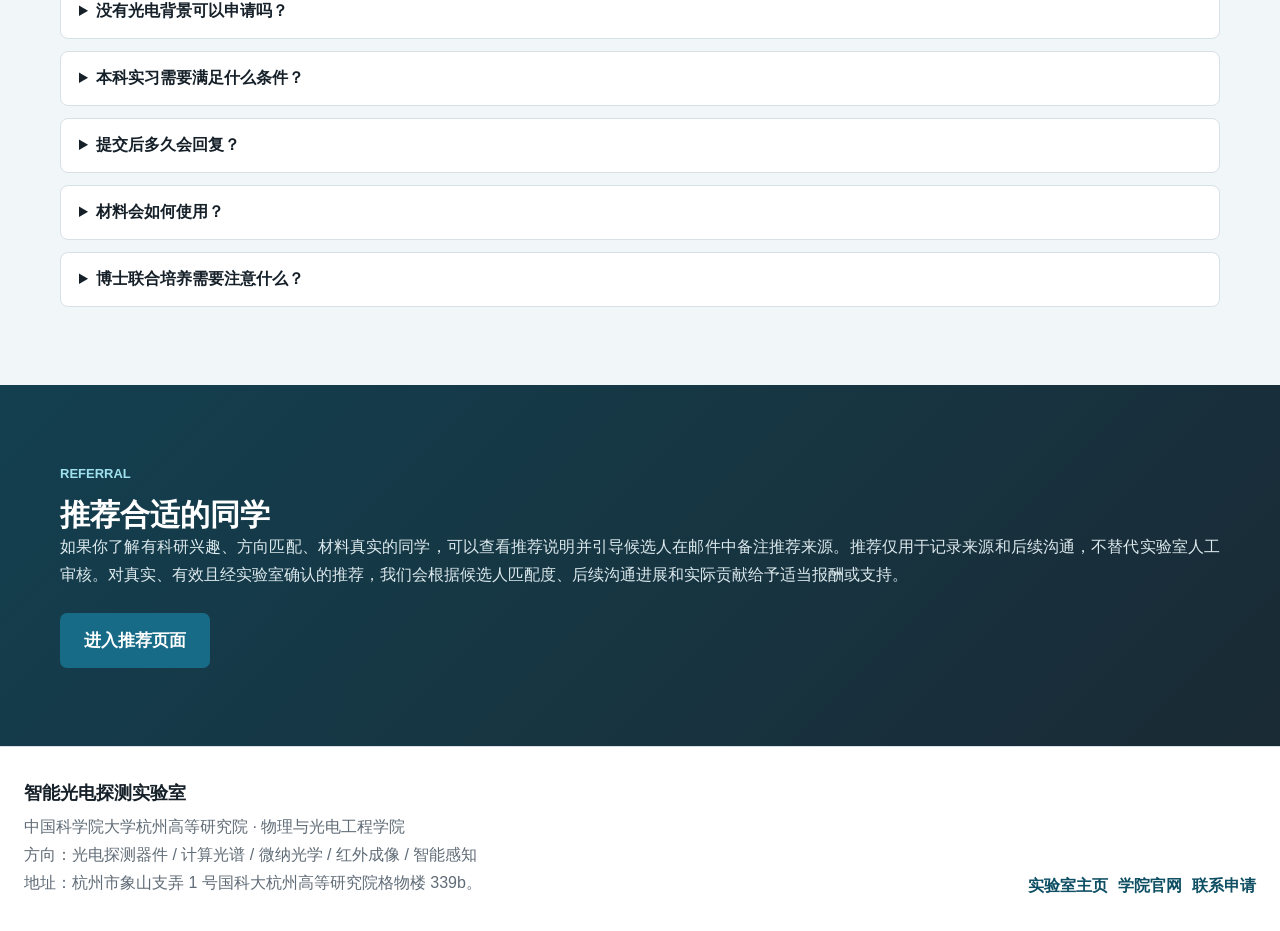
==== commit 0462d859: "Clarify referral instructions" ====
--- a/lab/index.html
+++ b/lab/index.html
@@ -153,7 +153,7 @@
           <p class="eyebrow">Referral</p>
           <h2>推荐合适的同学</h2>
           <p>
-            如果你了解有科研兴趣、方向匹配、材料真实的同学，可以通过推荐同学页面生成推荐入口。推荐仅用于记录来源和后续沟通，不替代实验室人工审核。对真实、有效且经实验室确认的推荐，我们会根据候选人匹配度、后续沟通进展和实际贡献给予适当报酬或支持。
+            如果你了解有科研兴趣、方向匹配、材料真实的同学，可以查看推荐说明并引导候选人在邮件中备注推荐来源。推荐仅用于记录来源和后续沟通，不替代实验室人工审核。对真实、有效且经实验室确认的推荐，我们会根据候选人匹配度、后续沟通进展和实际贡献给予适当报酬或支持。
           </p>
           <div class="ambassador-actions">
             <a class="primary ambassador-primary-link" href="./ambassador.html">进入推荐页面</a>
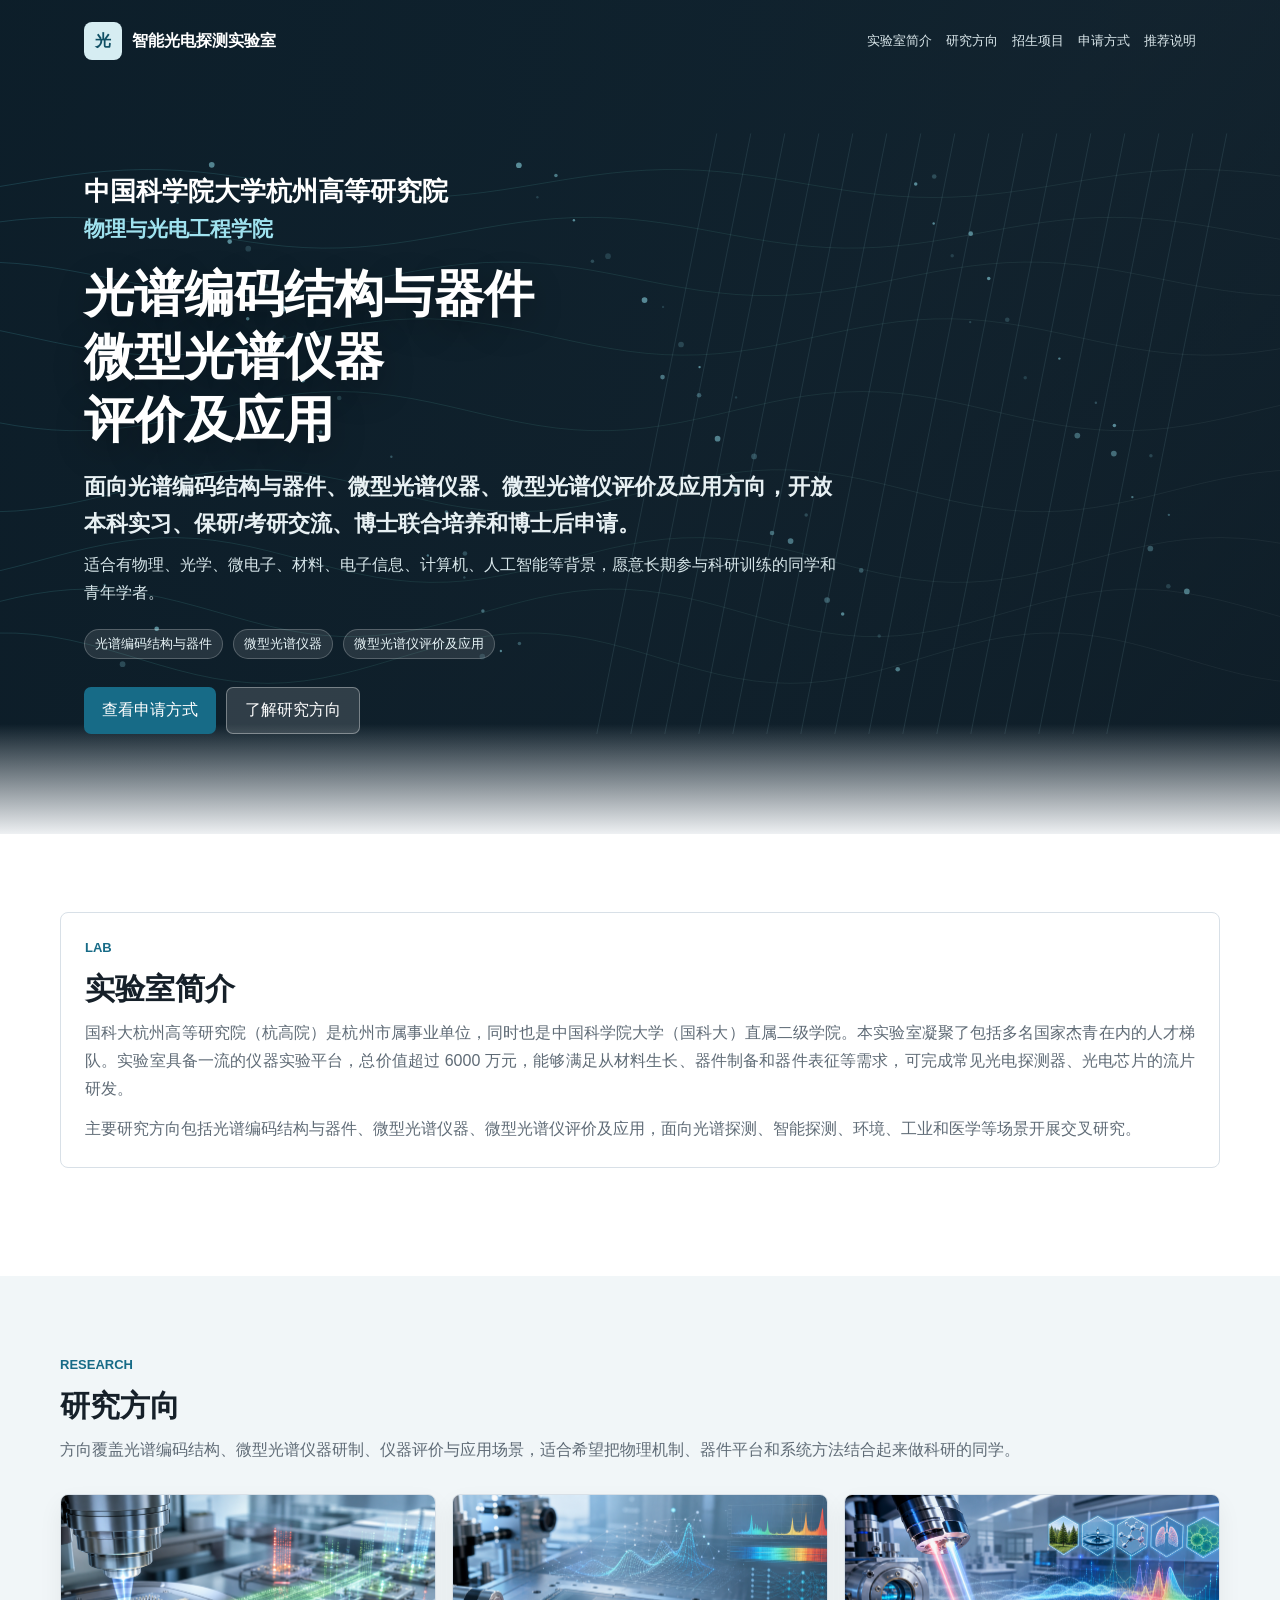
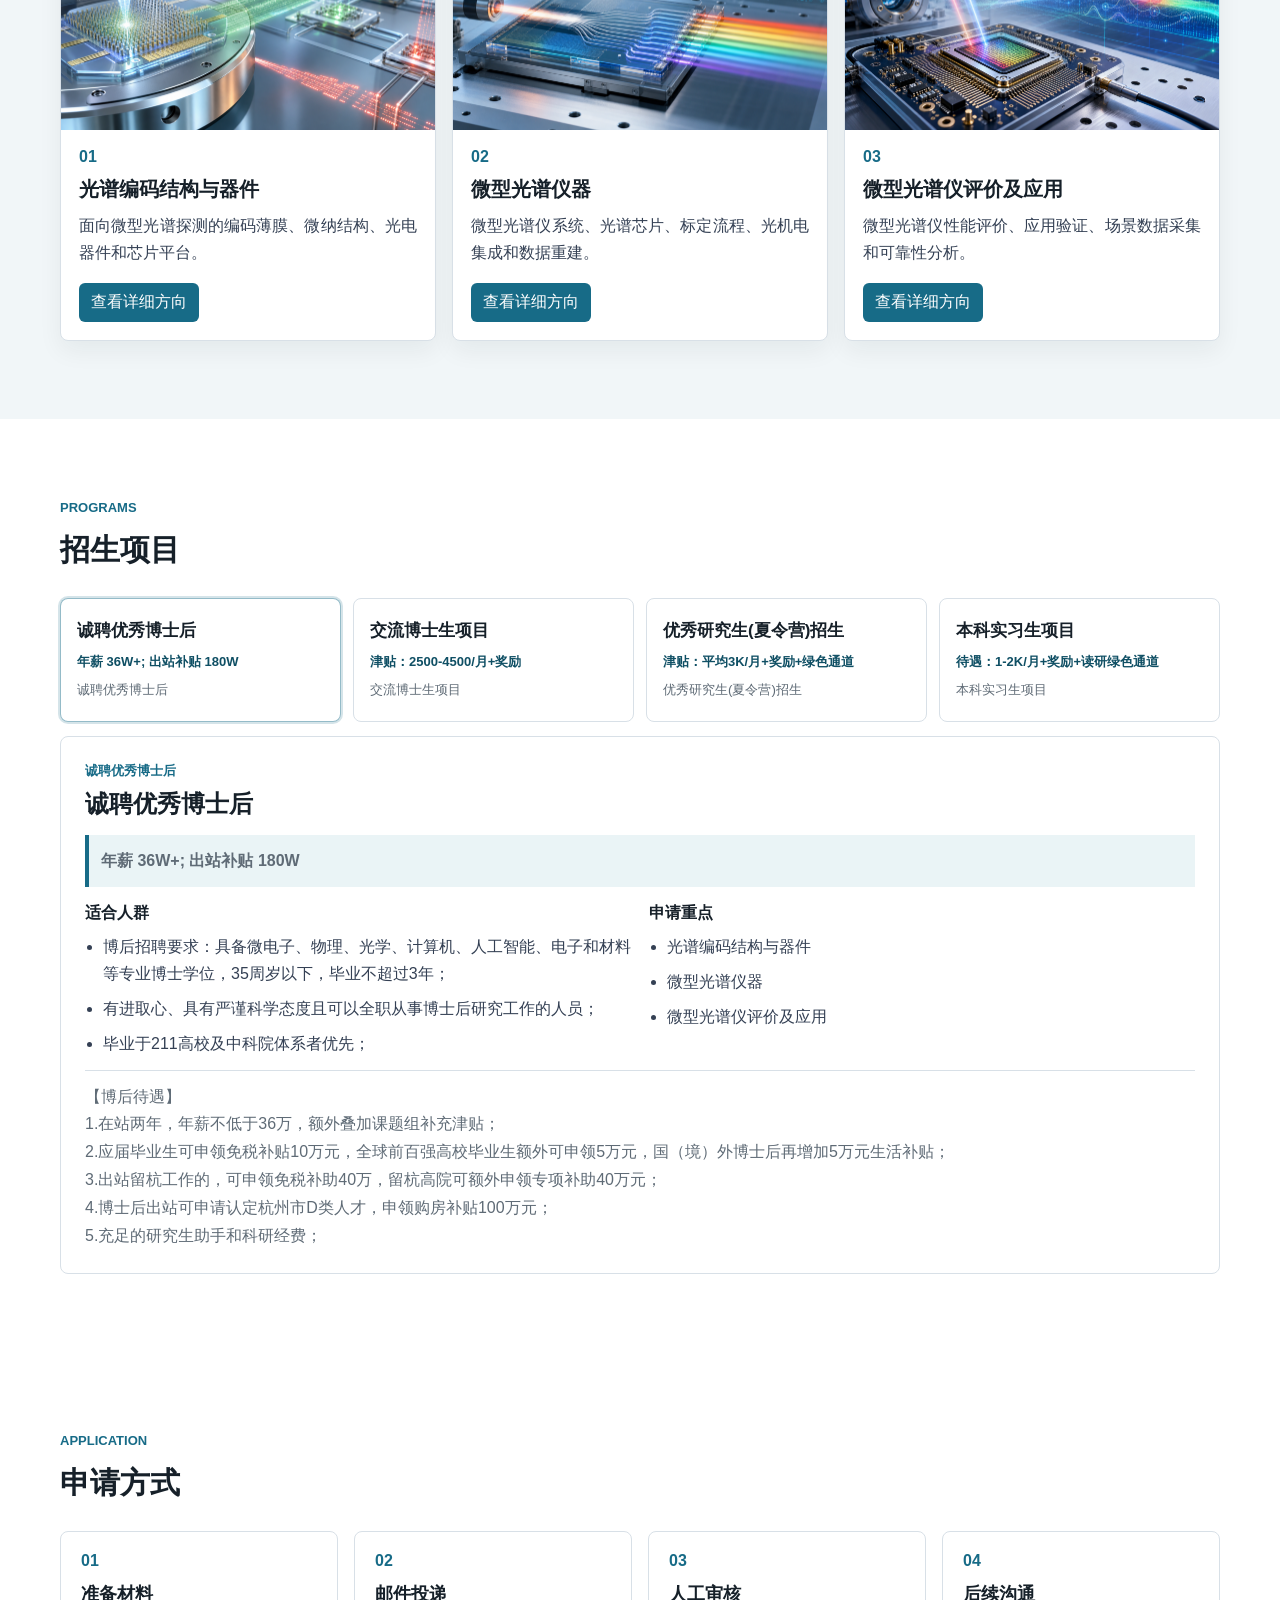
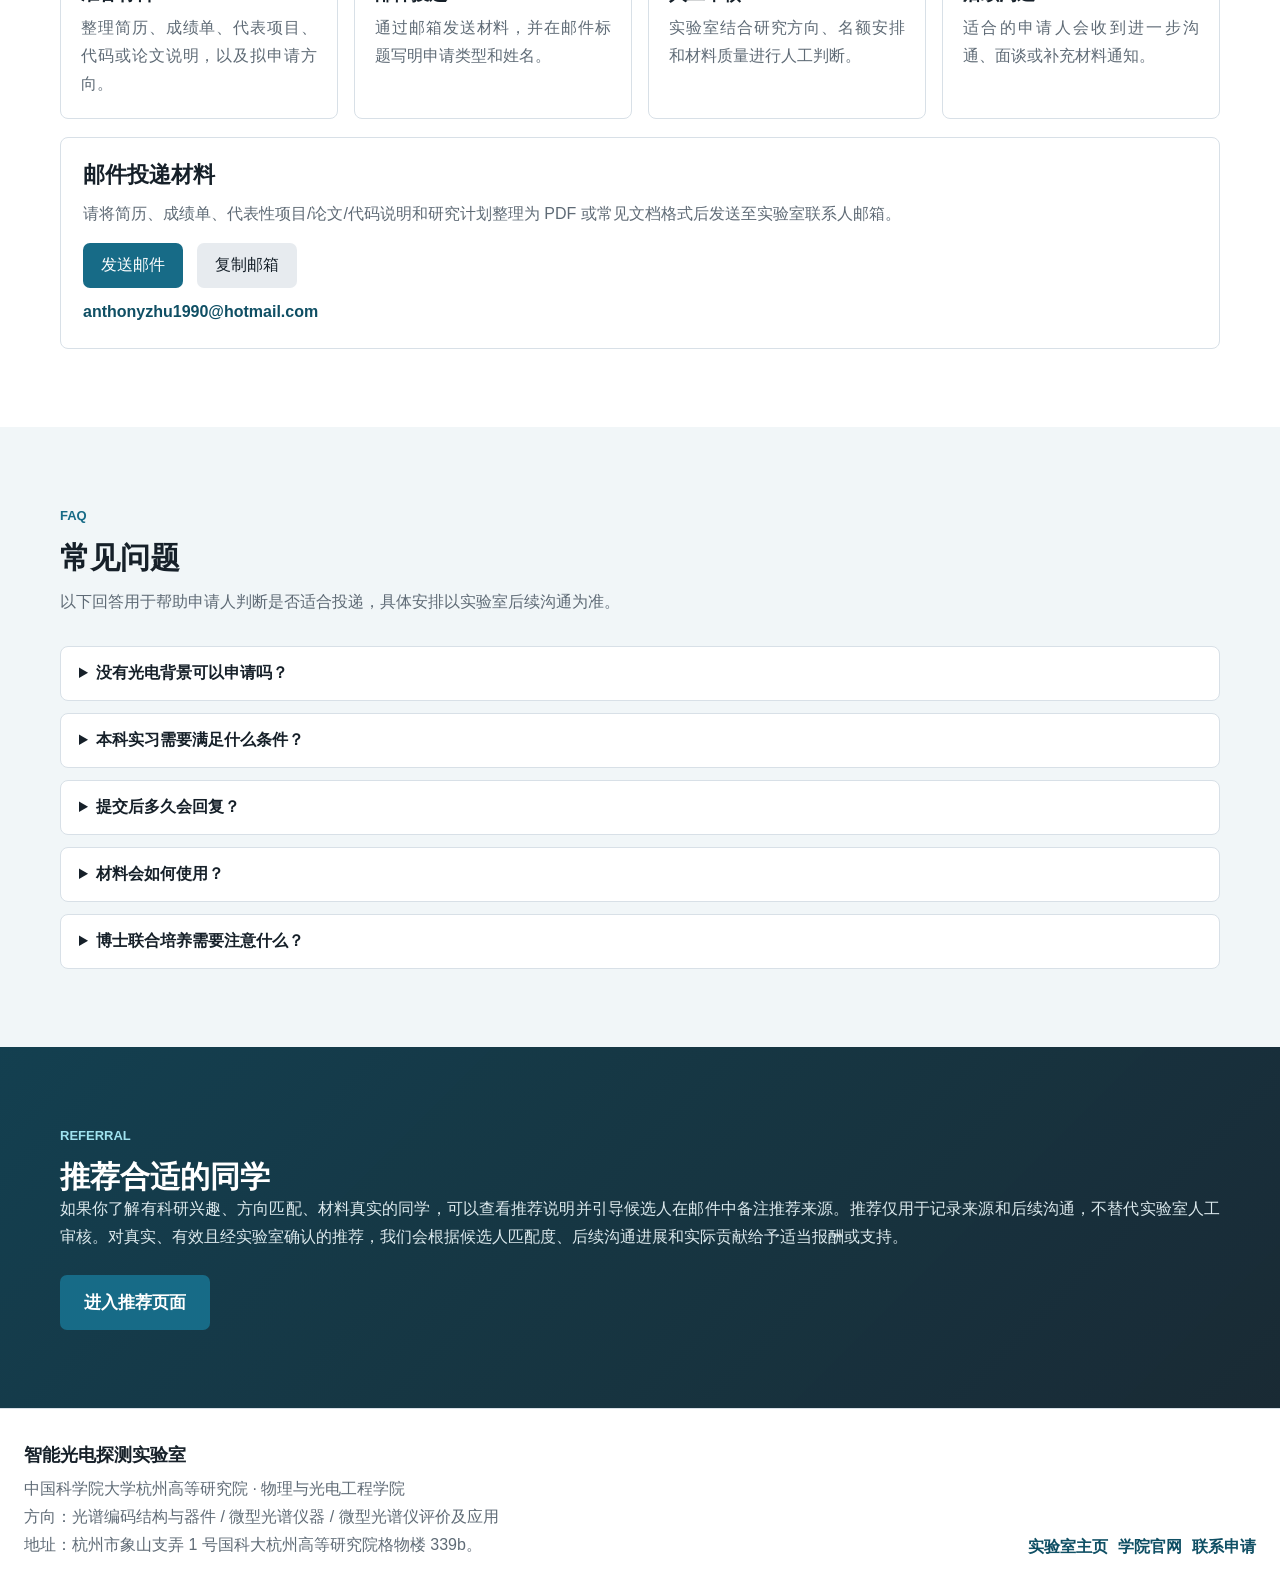
==== commit 30f5c7a3: "Update admissions pages and research directions" ====
--- a/lab/index.html
+++ b/lab/index.html
@@ -4,7 +4,7 @@
 <head>
   <meta charset="utf-8" />
   <meta name="viewport" content="width=device-width, initial-scale=1" />
-  <meta name="description" content="智能光电探测实验室招生与学术交流静态主页，面向光电探测器件、计算光谱、微纳光学、红外成像和智能感知方向。" />
+  <meta name="description" content="智能光电探测实验室招生与学术交流静态主页，面向光谱编码结构与器件、微型光谱仪器、微型光谱仪评价及应用方向。" />
   <title>智能光电探测实验室招生与学术交流</title>
   <link rel="stylesheet" href="./static.css" />
 </head>
@@ -24,9 +24,6 @@
         <a href="#lab">实验室简介</a>
         <a href="#research">研究方向</a>
         <a href="#programs">招生项目</a>
-        <a href="#support">培养支持</a>
-        <a href="#platform">平台成果</a>
-        <a href="#outcomes">学生去向</a>
         <a href="#apply">申请方式</a>
         <a href="#referral">推荐说明</a>
       </div>
@@ -35,21 +32,20 @@
       <p class="hero-school">中国科学院大学杭州高等研究院</p>
       <p class="hero-college">物理与光电工程学院</p>
       <h1>
-        <span>智能光电探测器件</span>
-        <span>计算光谱与微纳光学</span>
-        <span>红外成像和智能感知</span>
+        <span>光谱编码结构与器件</span>
+        <span>微型光谱仪器</span>
+        <span>评价及应用</span>
       </h1>
       <p class="lead">
-        面向光电探测器件、计算光谱、微纳光学、红外成像和智能感知方向，开放本科实习、保研/考研交流、博士联合培养和博士后申请。
+        面向光谱编码结构与器件、微型光谱仪器、微型光谱仪评价及应用方向，开放本科实习、保研/考研交流、博士联合培养和博士后申请。
       </p>
       <p class="hero-audience">
         适合有物理、光学、微电子、材料、电子信息、计算机、人工智能等背景，愿意长期参与科研训练的同学和青年学者。
       </p>
       <div class="hero-tags" aria-label="研究关键词">
-        <span>红外光谱芯片</span>
-        <span>计算光谱成像</span>
-        <span>微纳光学结构</span>
-        <span>智能感知算法</span>
+        <span>光谱编码结构与器件</span>
+        <span>微型光谱仪器</span>
+        <span>微型光谱仪评价及应用</span>
       </div>
       <div class="hero-actions">
         <a class="primary" href="#apply">查看申请方式</a>
@@ -68,7 +64,7 @@
           万元，能够满足从材料生长、器件制备和器件表征等需求，可完成常见光电探测器、光电芯片的流片研发。
         </p>
         <p>
-          主要研究方向包括光谱编码结构及光谱芯片研究、光电探测器件研究、微型光谱仪及算法应用研究，面向光谱探测、智能探测、环境、工业和医学等场景开展交叉研究。
+          主要研究方向包括光谱编码结构与器件、微型光谱仪器、微型光谱仪评价及应用，面向光谱探测、智能探测、环境、工业和医学等场景开展交叉研究。
         </p>
       </div>
     </section>
@@ -77,7 +73,7 @@
       <div class="section-head">
         <p class="eyebrow">Research</p>
         <h2>研究方向</h2>
-        <p>方向覆盖器件、系统、算法和应用场景，适合希望把物理机制、芯片平台和 AI 方法结合起来做科研的同学。</p>
+        <p>方向覆盖光谱编码结构、微型光谱仪器研制、仪器评价与应用场景，适合希望把物理机制、器件平台和系统方法结合起来做科研的同学。</p>
       </div>
       <div class="research-grid" id="research-grid"></div>
     </section>
@@ -85,40 +81,10 @@
     <section class="page-section" id="programs">
       <div class="section-head">
         <p class="eyebrow">Programs</p>
-        <h2>招生项目与支持</h2>
+        <h2>招生项目</h2>
       </div>
       <div class="program-tabs" id="program-tabs" role="tablist" aria-label="招生项目"></div>
       <article class="program-detail" id="program-detail"></article>
-    </section>
-
-    <section class="page-section alt" id="support">
-      <div class="section-head">
-        <p class="eyebrow">Support</p>
-        <h2>培养与科研支持</h2>
-        <p>实验室重视长期科研训练、规范指导和稳定资源支持。具体培养安排、经费支持和合作方式以申请阶段沟通及学校政策为准。</p>
-      </div>
-      <div class="benefit-grid" id="support-grid"></div>
-    </section>
-
-    <section class="page-section" id="platform">
-      <div class="section-head">
-        <p class="eyebrow">Platform</p>
-        <h2>科研平台与代表成果</h2>
-      </div>
-      <div class="resource-layout" id="resource-list"></div>
-      <article class="publication-card">
-        <h3>代表成果与项目基础</h3>
-        <ul id="achievement-list"></ul>
-      </article>
-    </section>
-
-    <section class="page-section alt" id="outcomes">
-      <div class="section-head">
-        <p class="eyebrow">Alumni</p>
-        <h2>部分学生发展去向</h2>
-        <p>毕业生去向覆盖互联网大厂、科研院所、芯片/制造企业和继续深造。</p>
-      </div>
-      <div class="outcome-grid" id="outcome-list"></div>
     </section>
 
     <section class="page-section" id="apply">
@@ -181,7 +147,7 @@
     <div>
       <strong>智能光电探测实验室</strong>
       <p>中国科学院大学杭州高等研究院 · 物理与光电工程学院</p>
-      <p>方向：光电探测器件 / 计算光谱 / 微纳光学 / 红外成像 / 智能感知</p>
+      <p>方向：光谱编码结构与器件 / 微型光谱仪器 / 微型光谱仪评价及应用</p>
       <p>地址：杭州市象山支弄 1 号国科大杭州高等研究院格物楼 339b。</p>
     </div>
     <div class="footer-links">
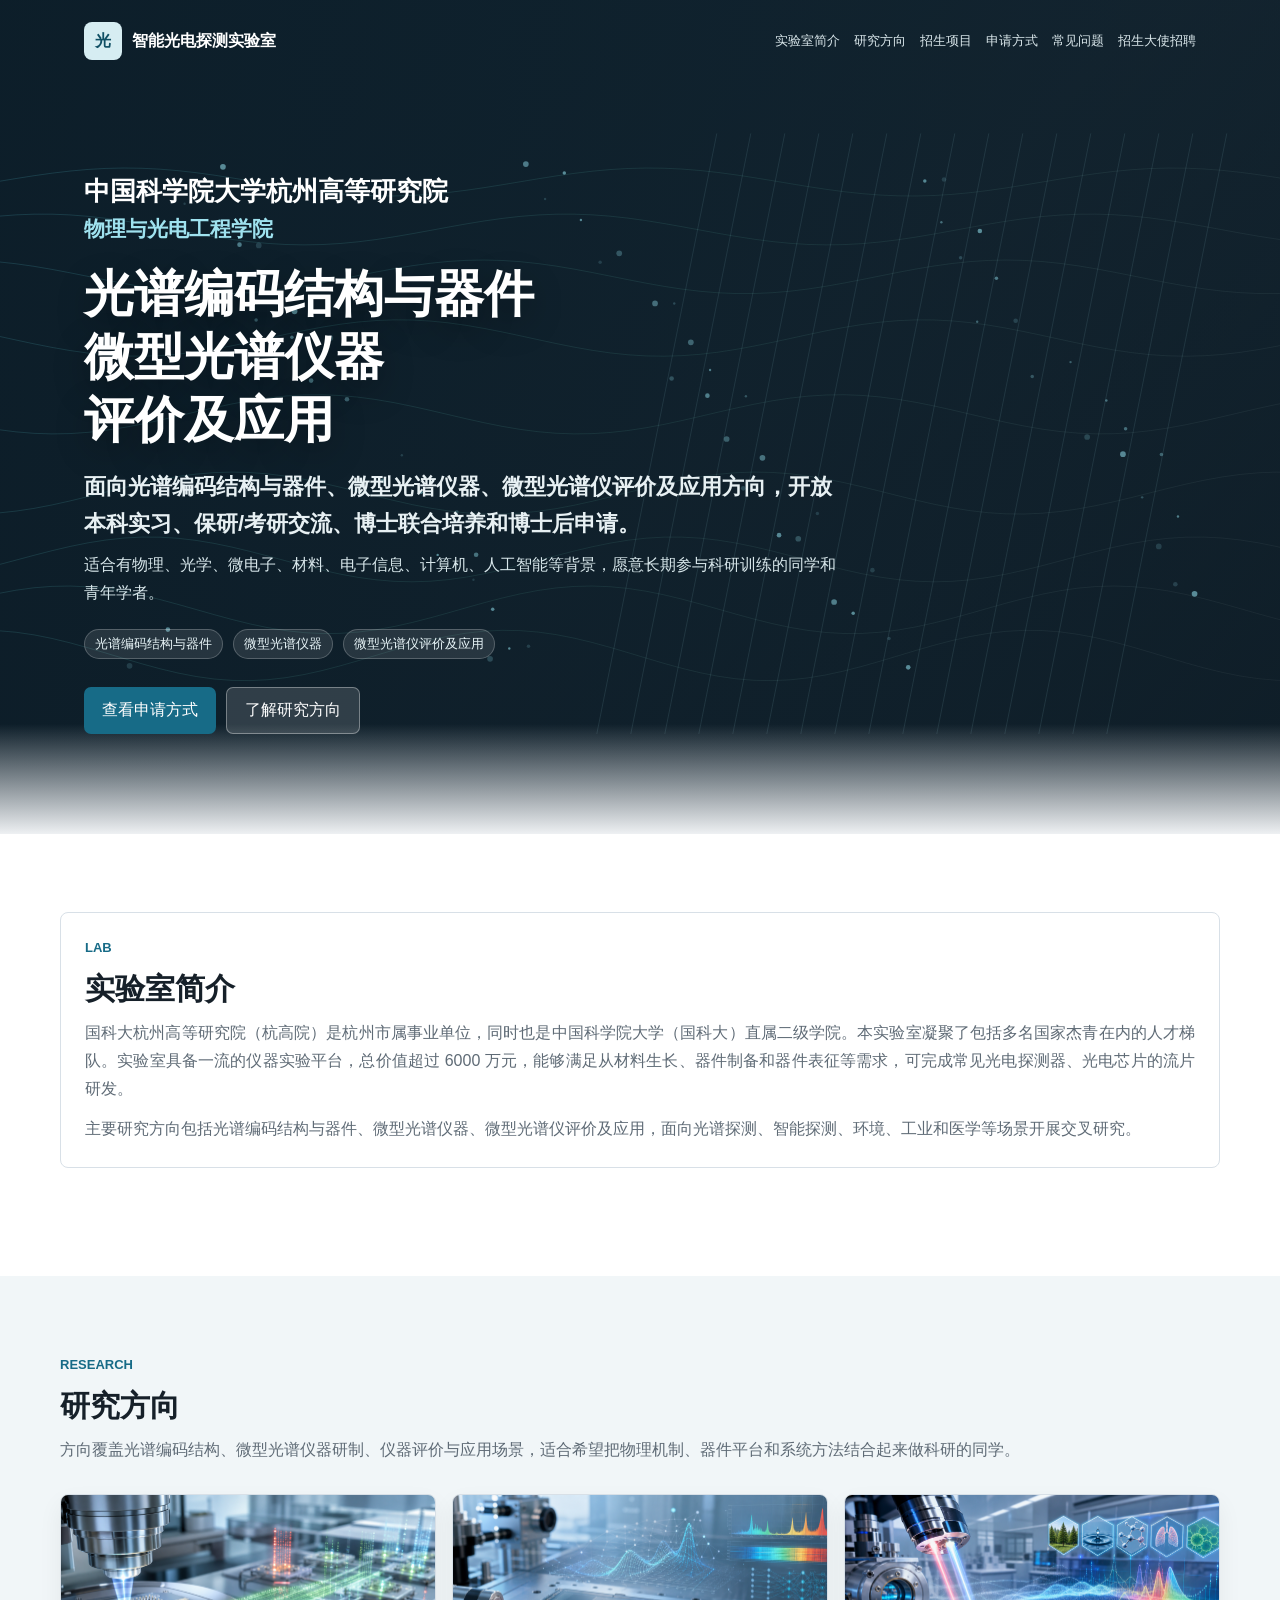
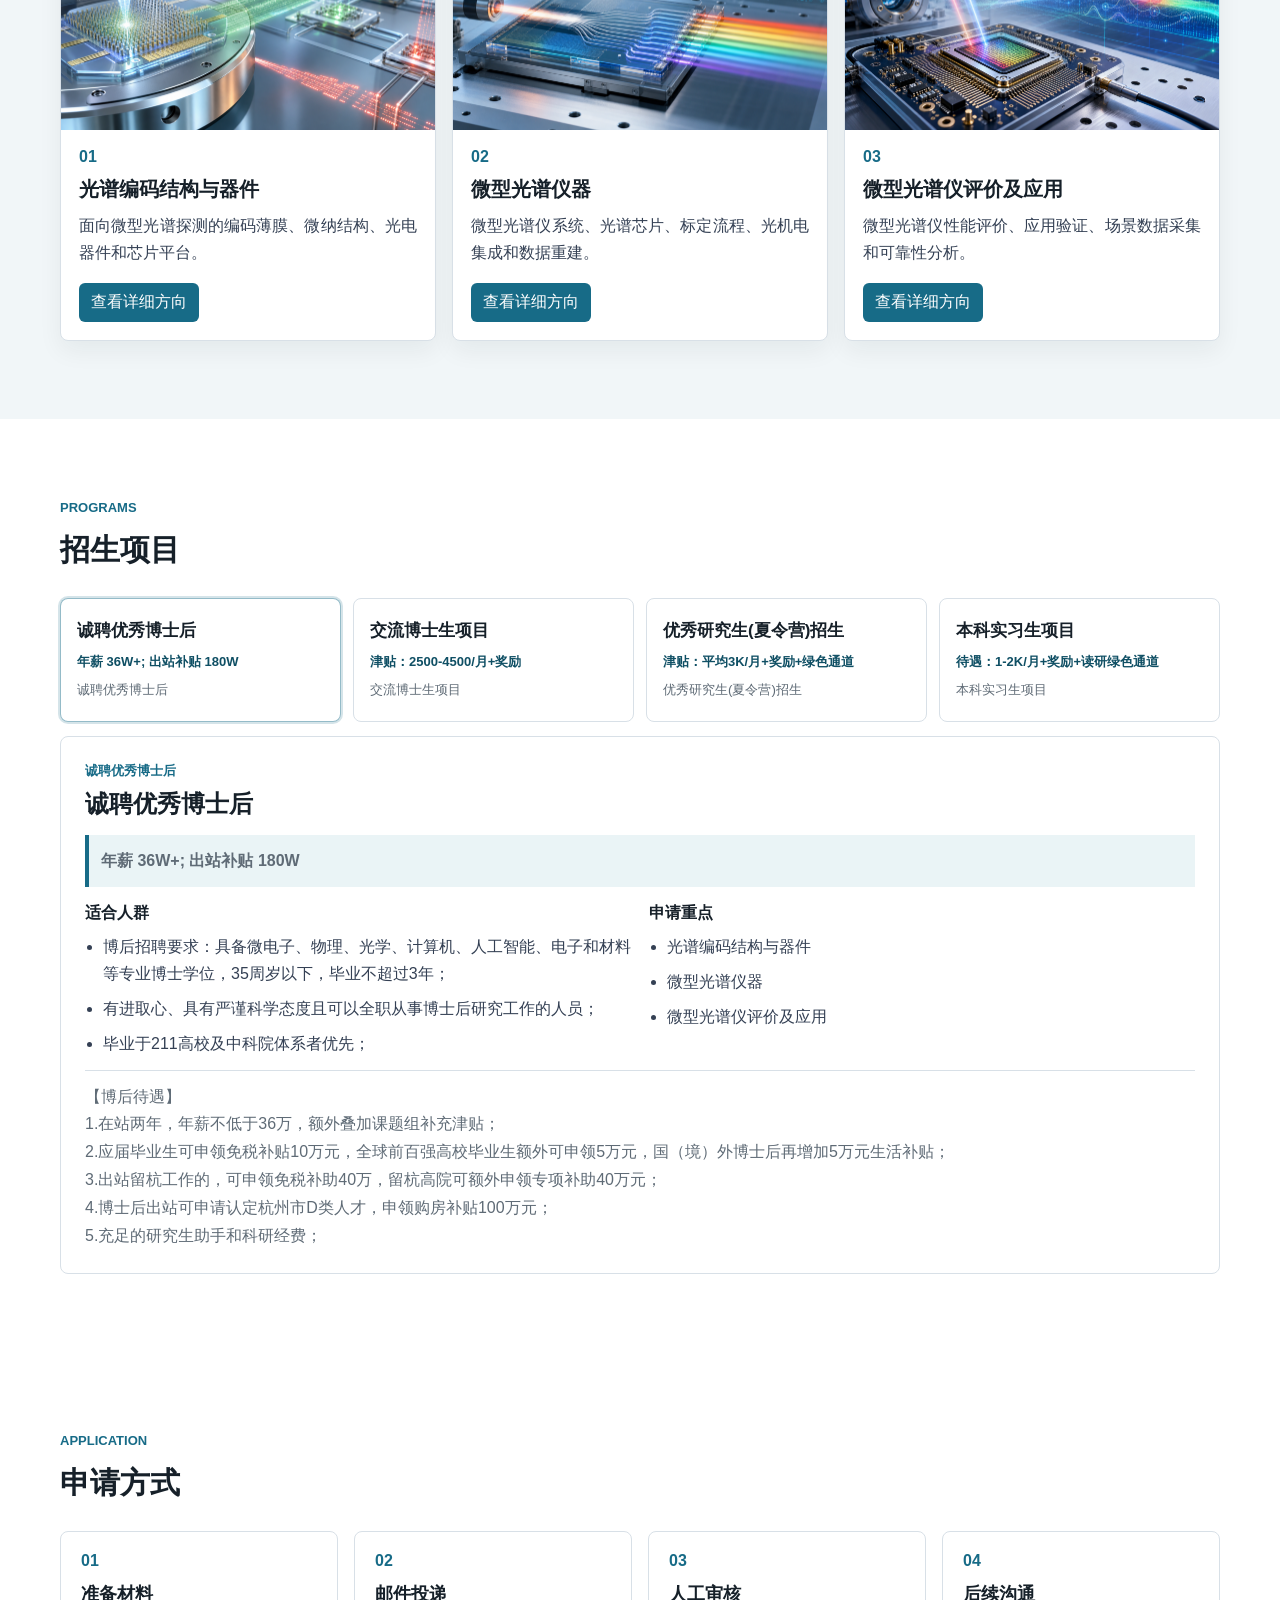
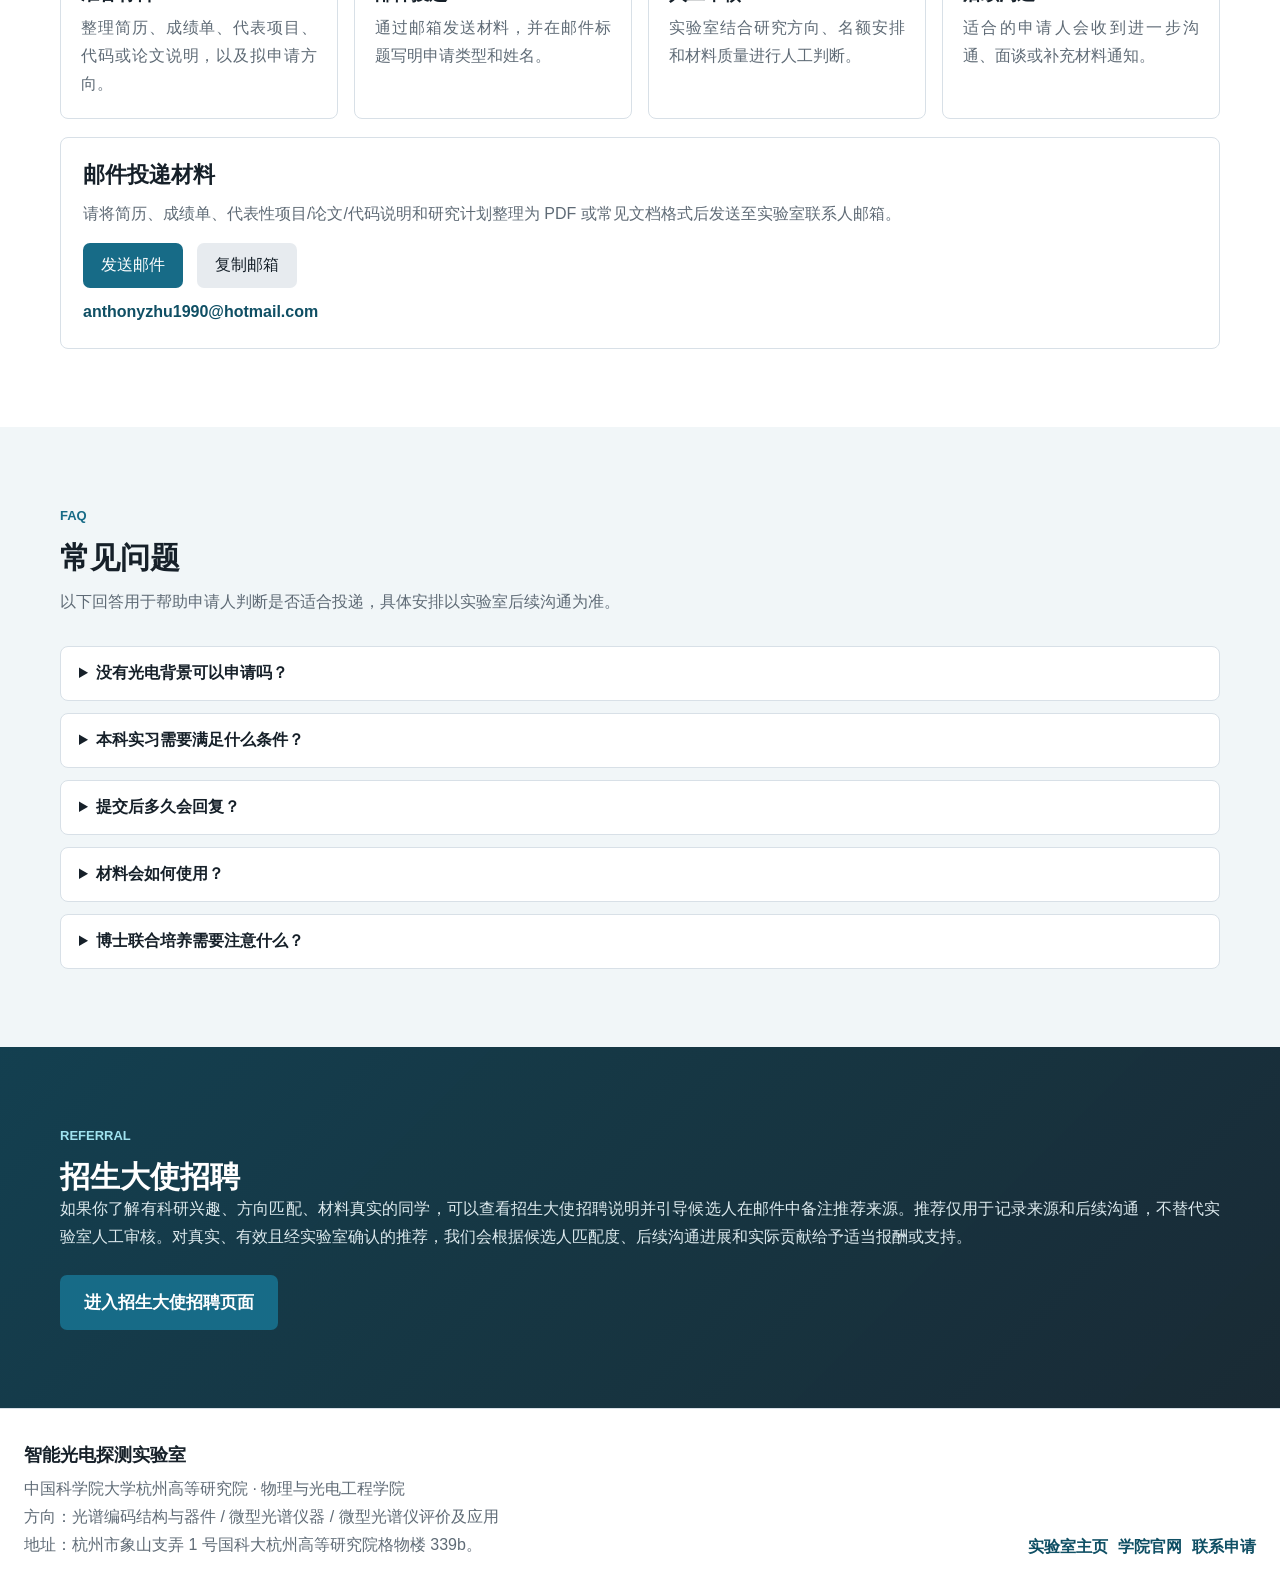
==== commit 025cd497: "Update lab admissions content and navigation" ====
--- a/lab/index.html
+++ b/lab/index.html
@@ -25,7 +25,8 @@
         <a href="#research">研究方向</a>
         <a href="#programs">招生项目</a>
         <a href="#apply">申请方式</a>
-        <a href="#referral">推荐说明</a>
+        <a href="#faq">常见问题</a>
+        <a href="#referral">招生大使招聘</a>
       </div>
     </nav>
     <section class="hero-inner">
@@ -117,12 +118,12 @@
       <div class="ambassador-layout">
         <div>
           <p class="eyebrow">Referral</p>
-          <h2>推荐合适的同学</h2>
+          <h2>招生大使招聘</h2>
           <p>
-            如果你了解有科研兴趣、方向匹配、材料真实的同学，可以查看推荐说明并引导候选人在邮件中备注推荐来源。推荐仅用于记录来源和后续沟通，不替代实验室人工审核。对真实、有效且经实验室确认的推荐，我们会根据候选人匹配度、后续沟通进展和实际贡献给予适当报酬或支持。
+            如果你了解有科研兴趣、方向匹配、材料真实的同学，可以查看招生大使招聘说明并引导候选人在邮件中备注推荐来源。推荐仅用于记录来源和后续沟通，不替代实验室人工审核。对真实、有效且经实验室确认的推荐，我们会根据候选人匹配度、后续沟通进展和实际贡献给予适当报酬或支持。
           </p>
           <div class="ambassador-actions">
-            <a class="primary ambassador-primary-link" href="./ambassador.html">进入推荐页面</a>
+            <a class="primary ambassador-primary-link" href="./ambassador.html">进入招生大使招聘页面</a>
           </div>
         </div>
       </div>
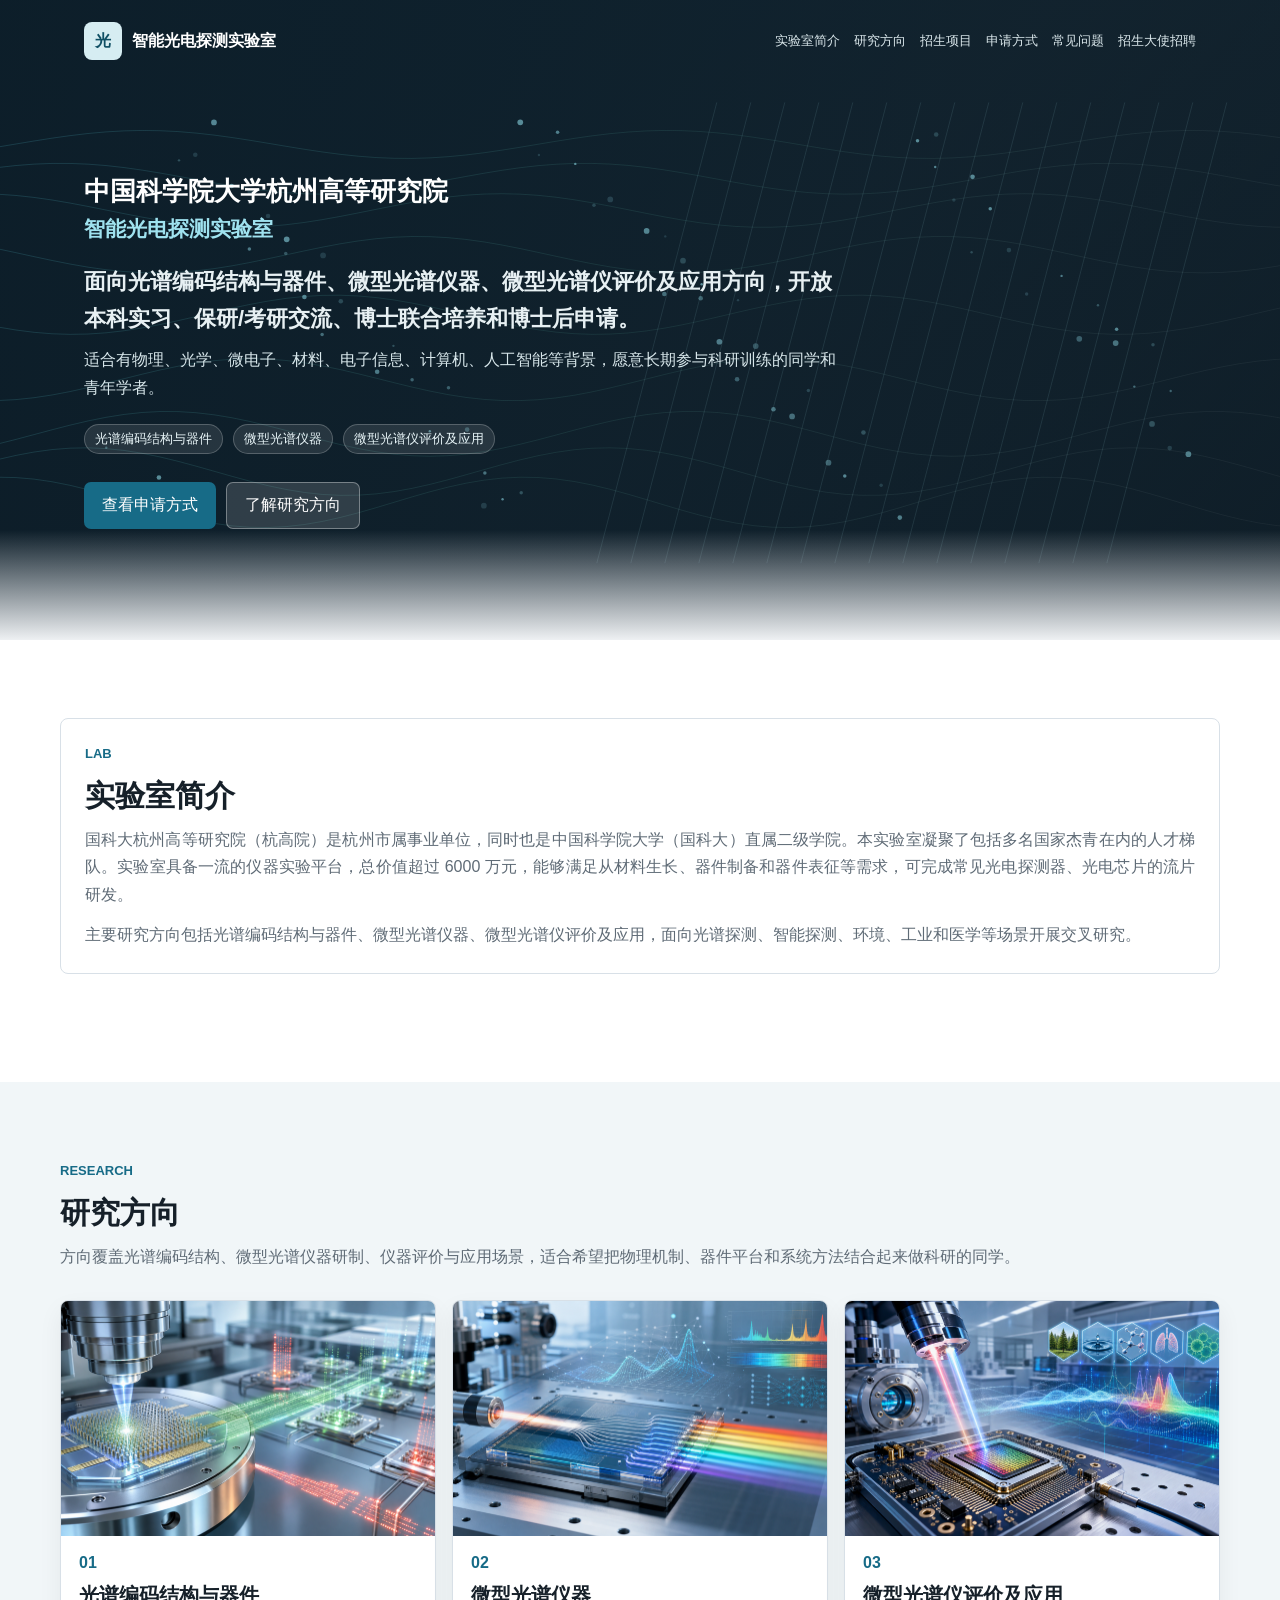
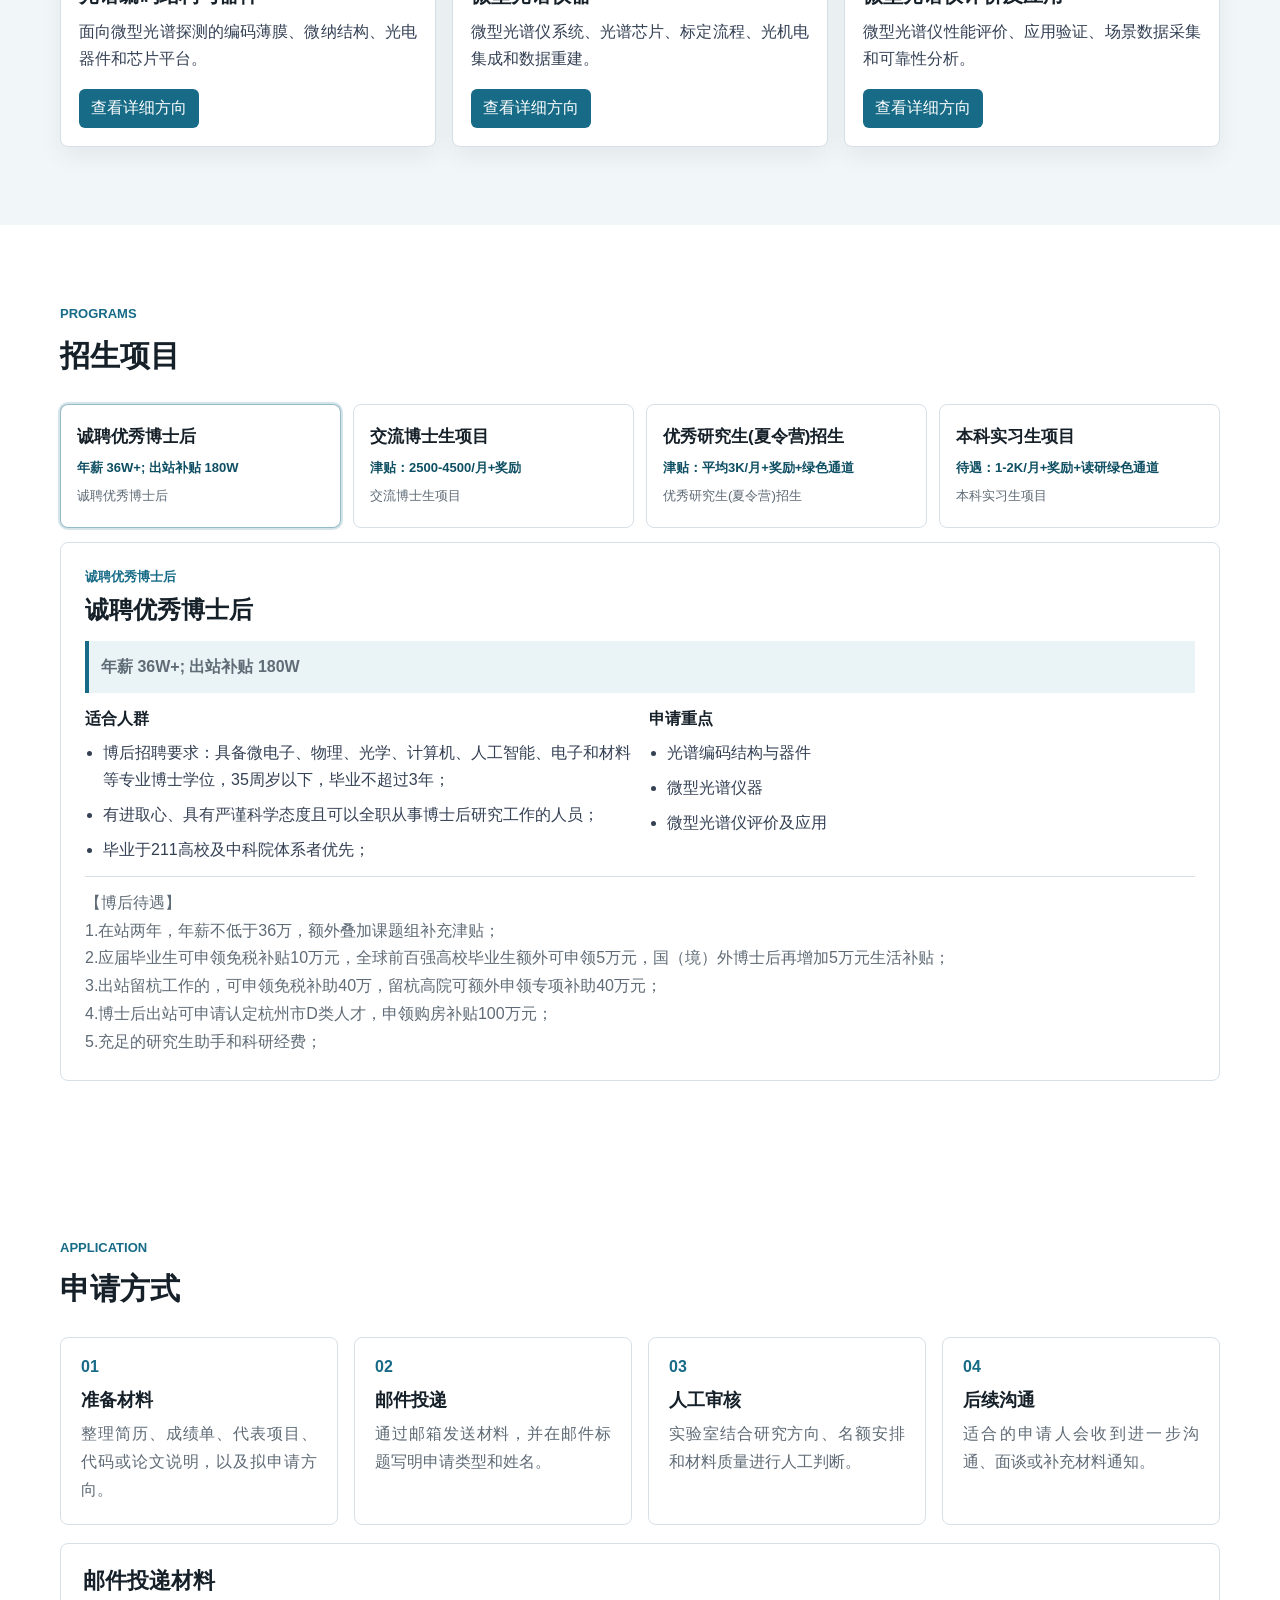
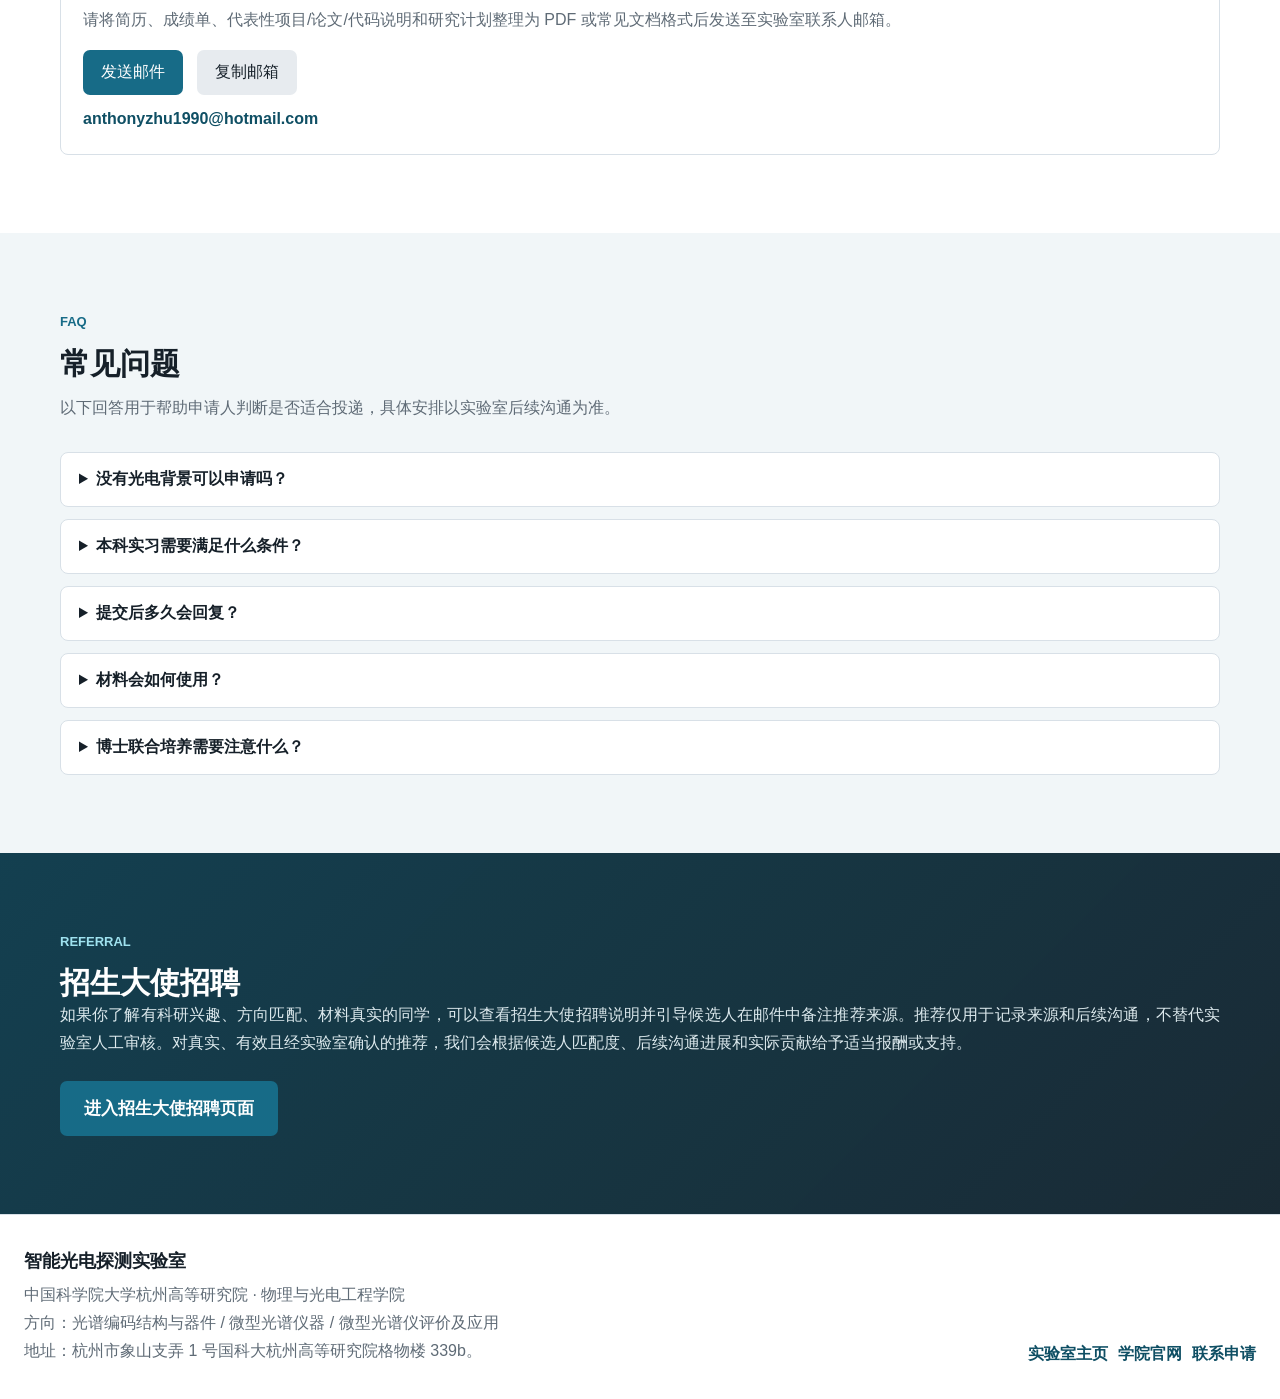
==== commit 990fe0c0: "Update index.html" ====
--- a/lab/index.html
+++ b/lab/index.html
@@ -31,12 +31,7 @@
     </nav>
     <section class="hero-inner">
       <p class="hero-school">中国科学院大学杭州高等研究院</p>
-      <p class="hero-college">物理与光电工程学院</p>
-      <h1>
-        <span>光谱编码结构与器件</span>
-        <span>微型光谱仪器</span>
-        <span>评价及应用</span>
-      </h1>
+      <p class="hero-college">智能光电探测实验室</p>
       <p class="lead">
         面向光谱编码结构与器件、微型光谱仪器、微型光谱仪评价及应用方向，开放本科实习、保研/考研交流、博士联合培养和博士后申请。
       </p>
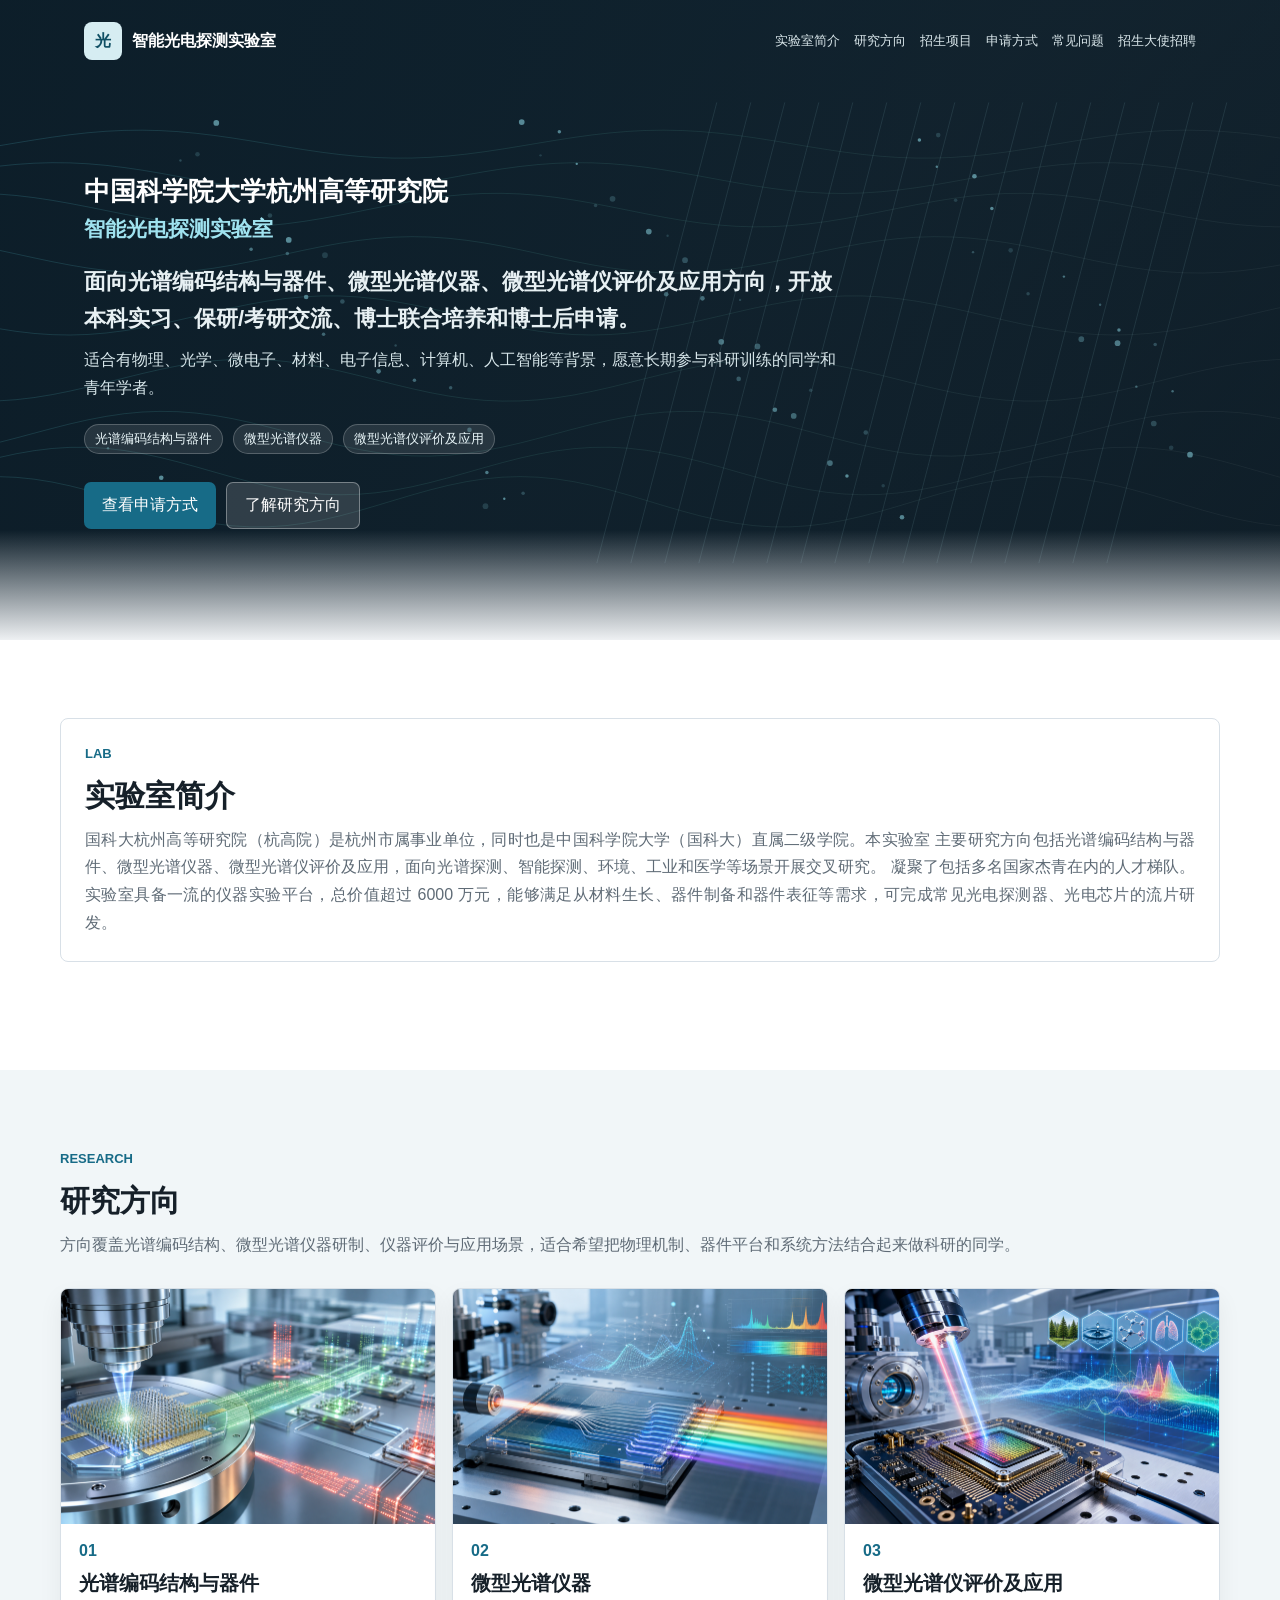
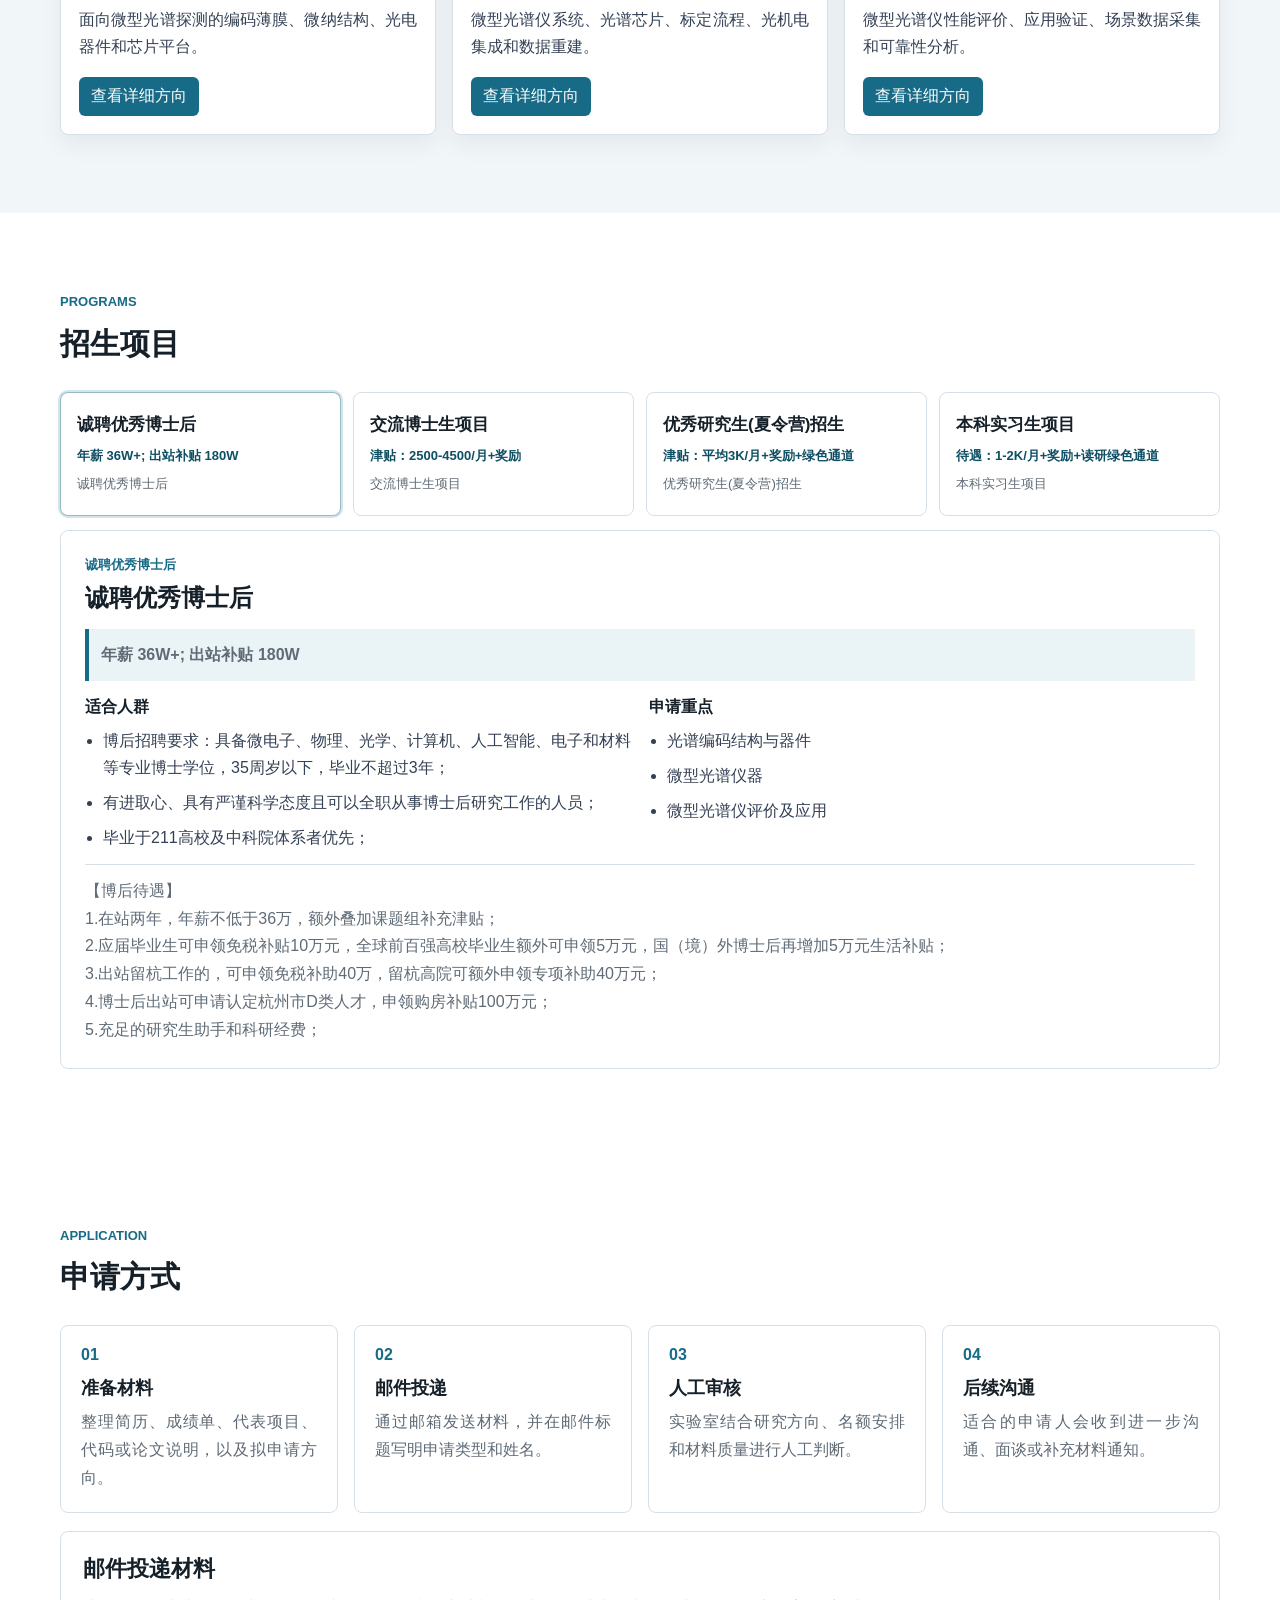
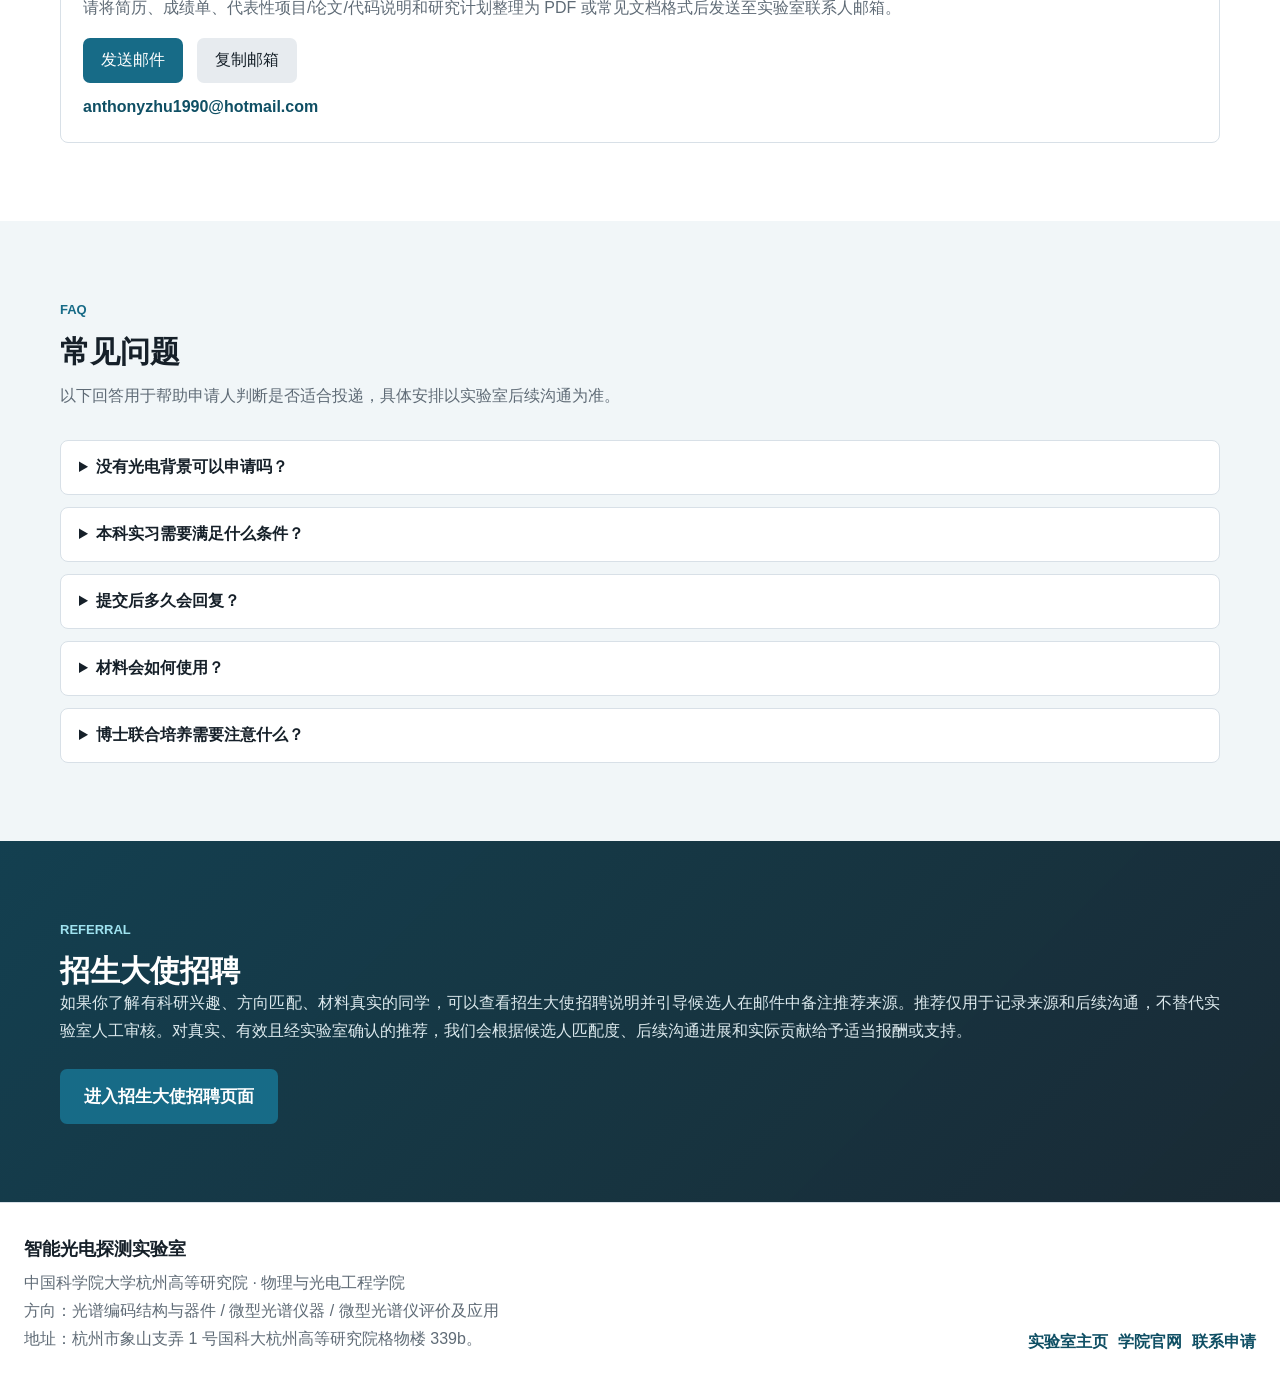
==== commit b84fd377: "Update index.html" ====
--- a/lab/index.html
+++ b/lab/index.html
@@ -56,11 +56,10 @@
         <p class="eyebrow">Lab</p>
         <h2>实验室简介</h2>
         <p>
-          国科大杭州高等研究院（杭高院）是杭州市属事业单位，同时也是中国科学院大学（国科大）直属二级学院。本实验室凝聚了包括多名国家杰青在内的人才梯队。实验室具备一流的仪器实验平台，总价值超过 6000
+          国科大杭州高等研究院（杭高院）是杭州市属事业单位，同时也是中国科学院大学（国科大）直属二级学院。本实验室
+          主要研究方向包括光谱编码结构与器件、微型光谱仪器、微型光谱仪评价及应用，面向光谱探测、智能探测、环境、工业和医学等场景开展交叉研究。
+          凝聚了包括多名国家杰青在内的人才梯队。实验室具备一流的仪器实验平台，总价值超过 6000
           万元，能够满足从材料生长、器件制备和器件表征等需求，可完成常见光电探测器、光电芯片的流片研发。
-        </p>
-        <p>
-          主要研究方向包括光谱编码结构与器件、微型光谱仪器、微型光谱仪评价及应用，面向光谱探测、智能探测、环境、工业和医学等场景开展交叉研究。
         </p>
       </div>
     </section>
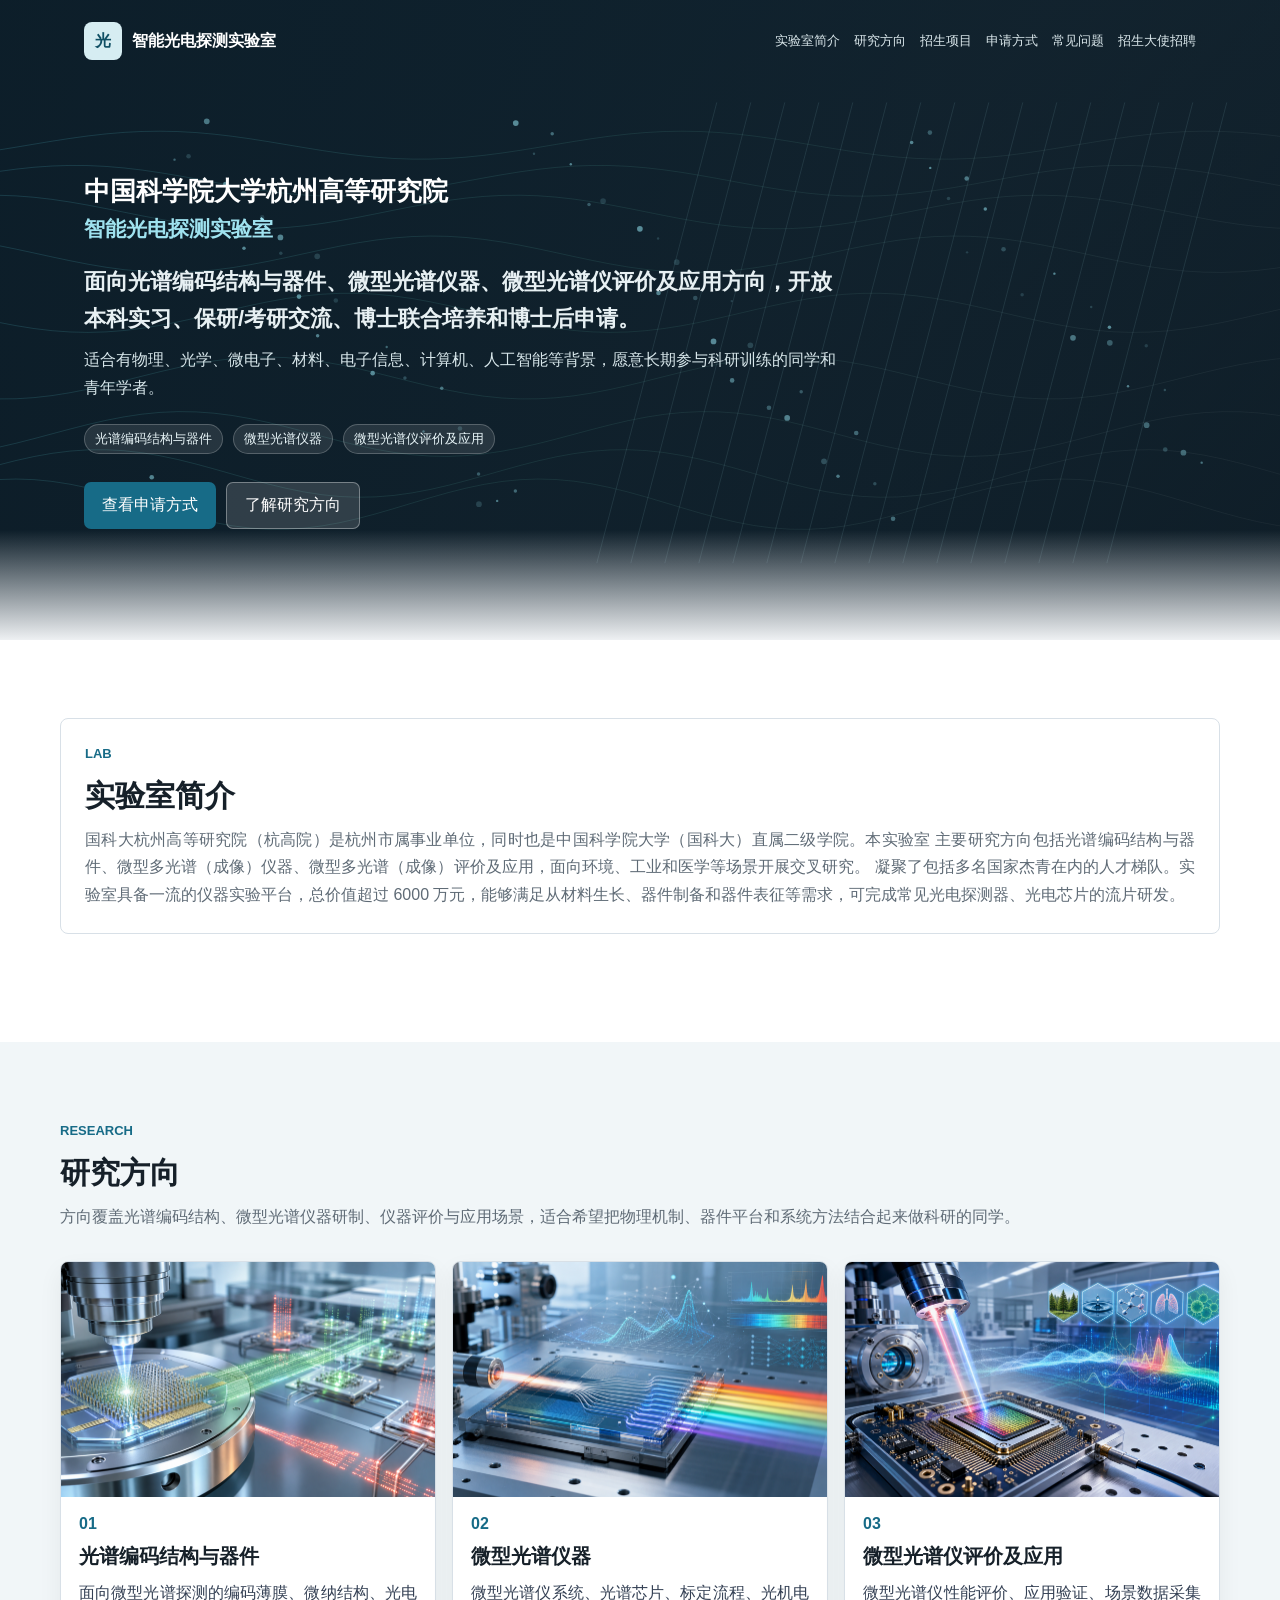
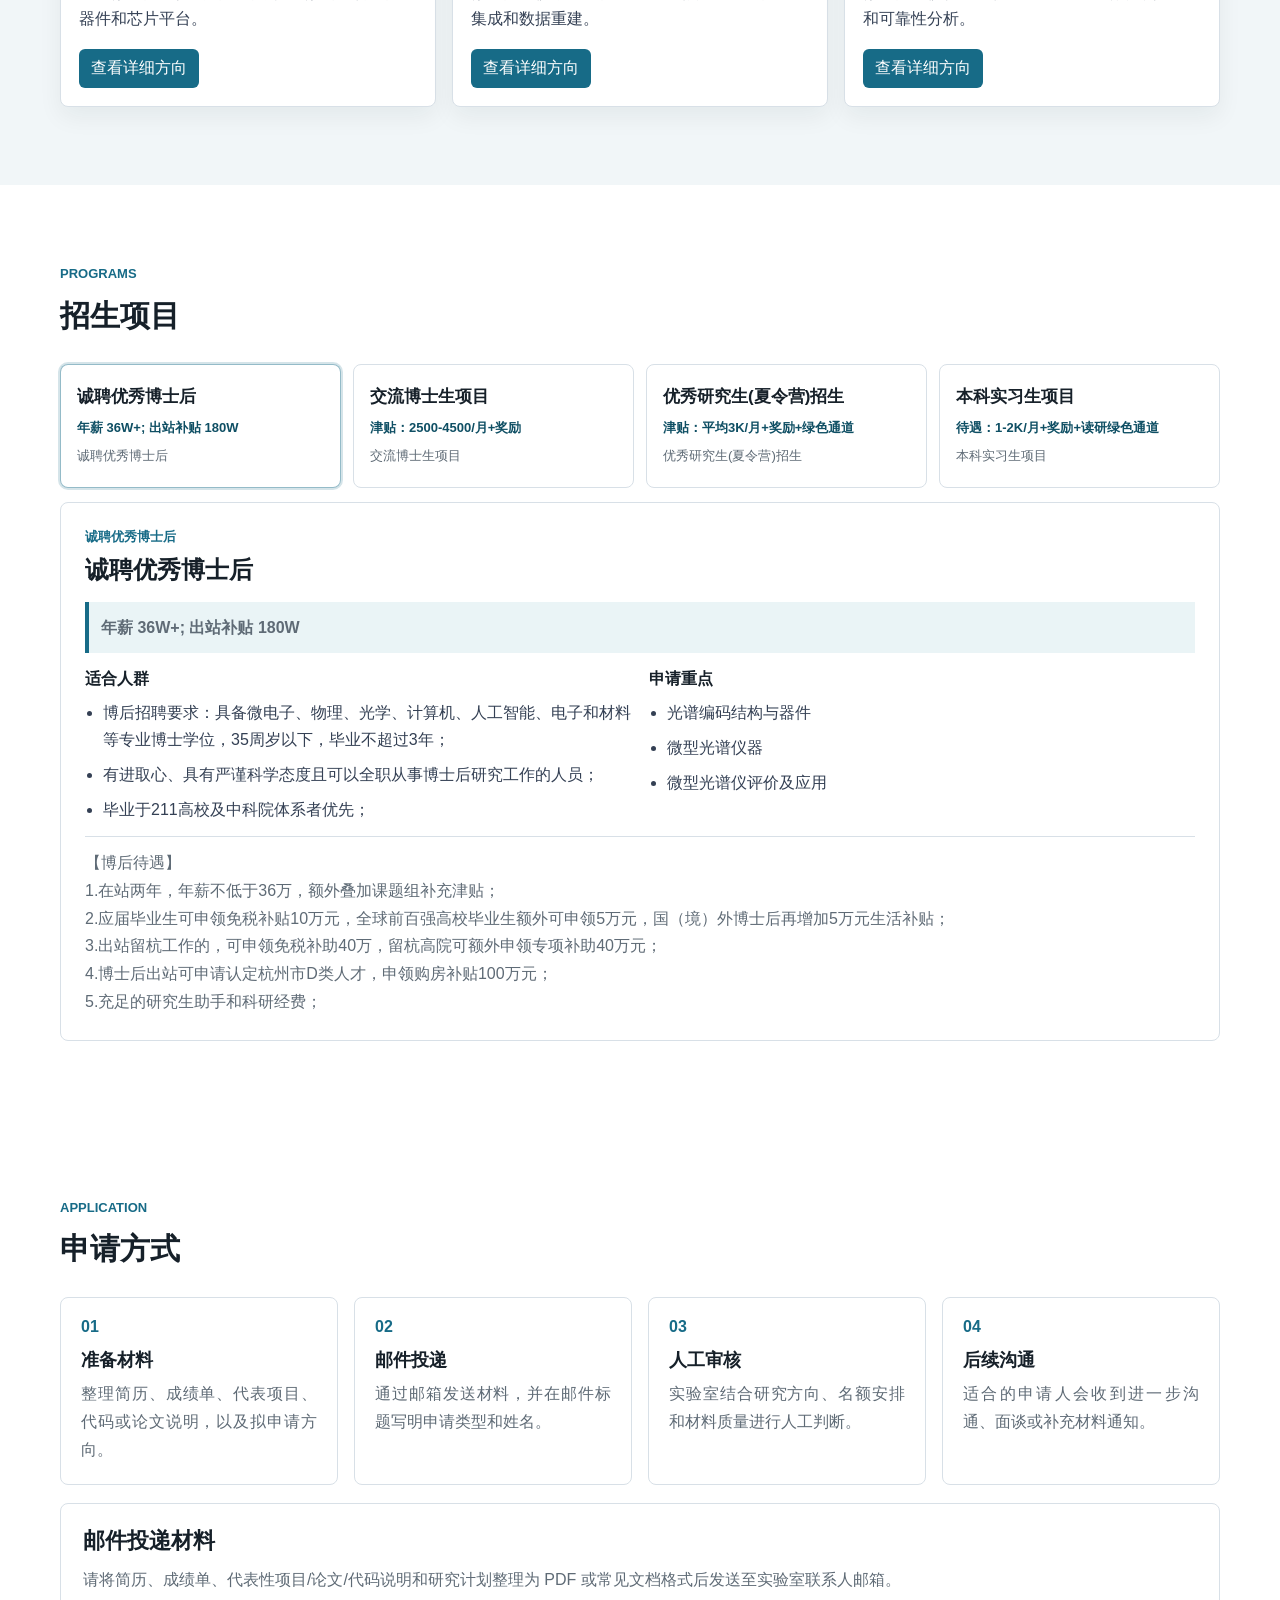
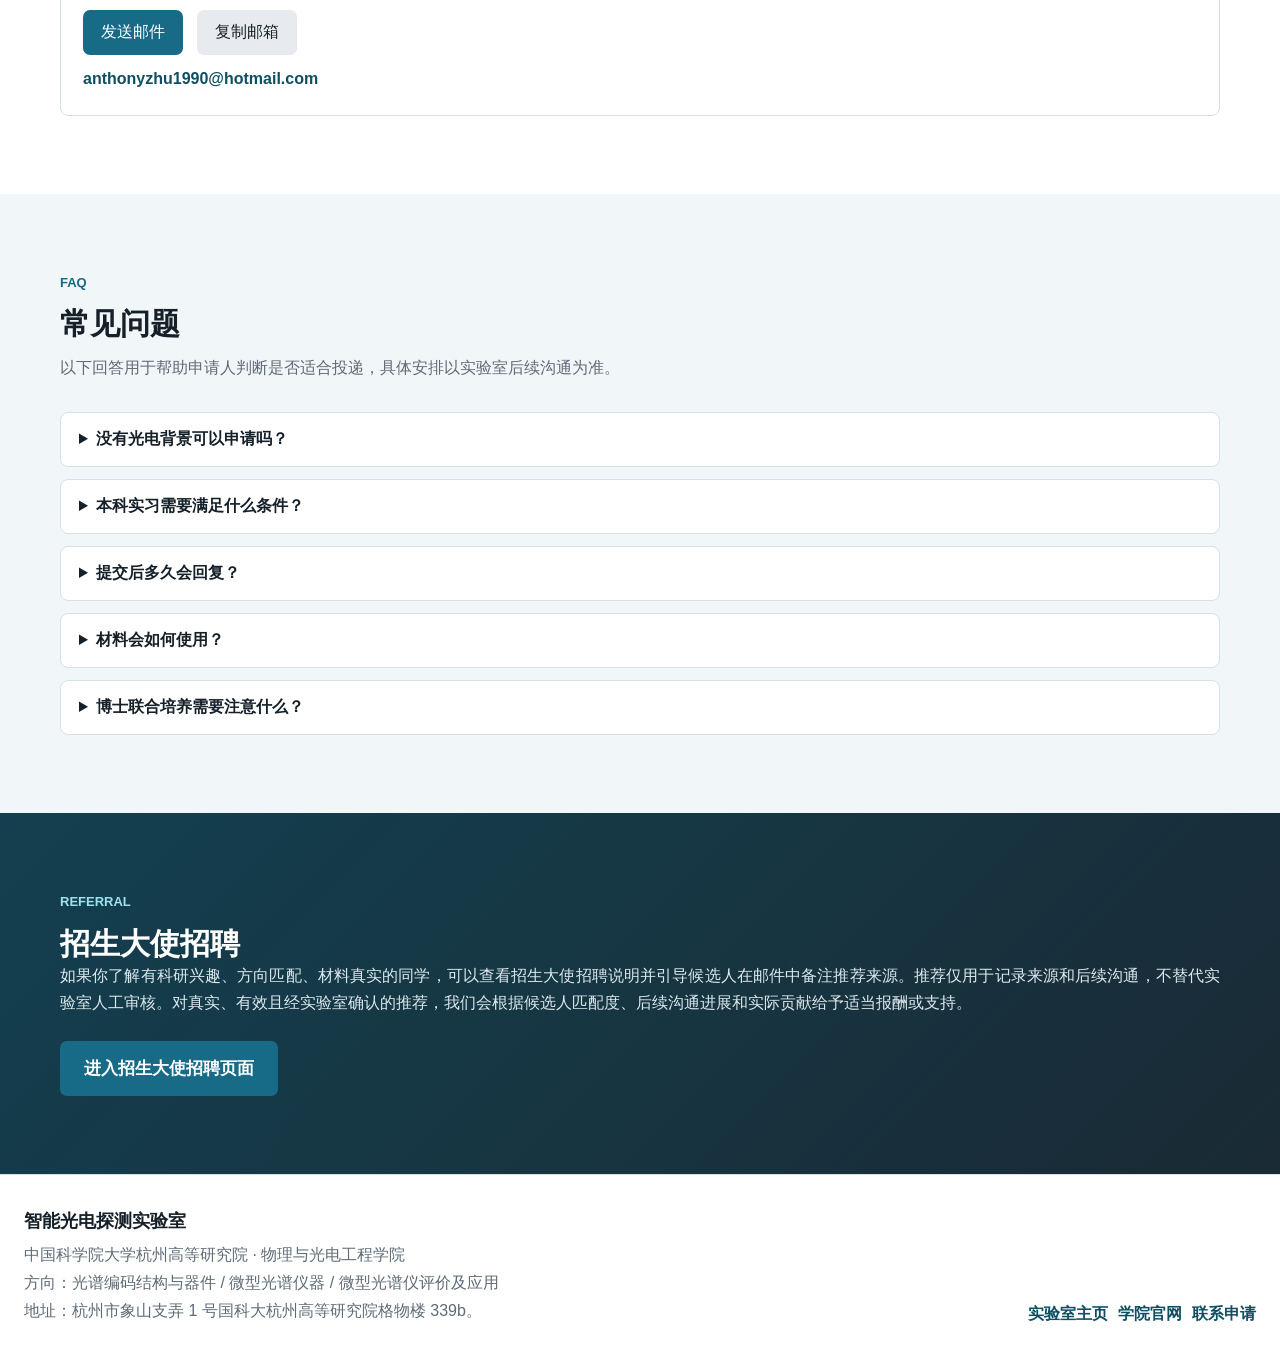
==== commit a2b31fc8: "Update index.html" ====
--- a/lab/index.html
+++ b/lab/index.html
@@ -57,7 +57,7 @@
         <h2>实验室简介</h2>
         <p>
           国科大杭州高等研究院（杭高院）是杭州市属事业单位，同时也是中国科学院大学（国科大）直属二级学院。本实验室
-          主要研究方向包括光谱编码结构与器件、微型光谱仪器、微型光谱仪评价及应用，面向光谱探测、智能探测、环境、工业和医学等场景开展交叉研究。
+          主要研究方向包括光谱编码结构与器件、微型多光谱（成像）仪器、微型多光谱（成像）评价及应用，面向环境、工业和医学等场景开展交叉研究。
           凝聚了包括多名国家杰青在内的人才梯队。实验室具备一流的仪器实验平台，总价值超过 6000
           万元，能够满足从材料生长、器件制备和器件表征等需求，可完成常见光电探测器、光电芯片的流片研发。
         </p>
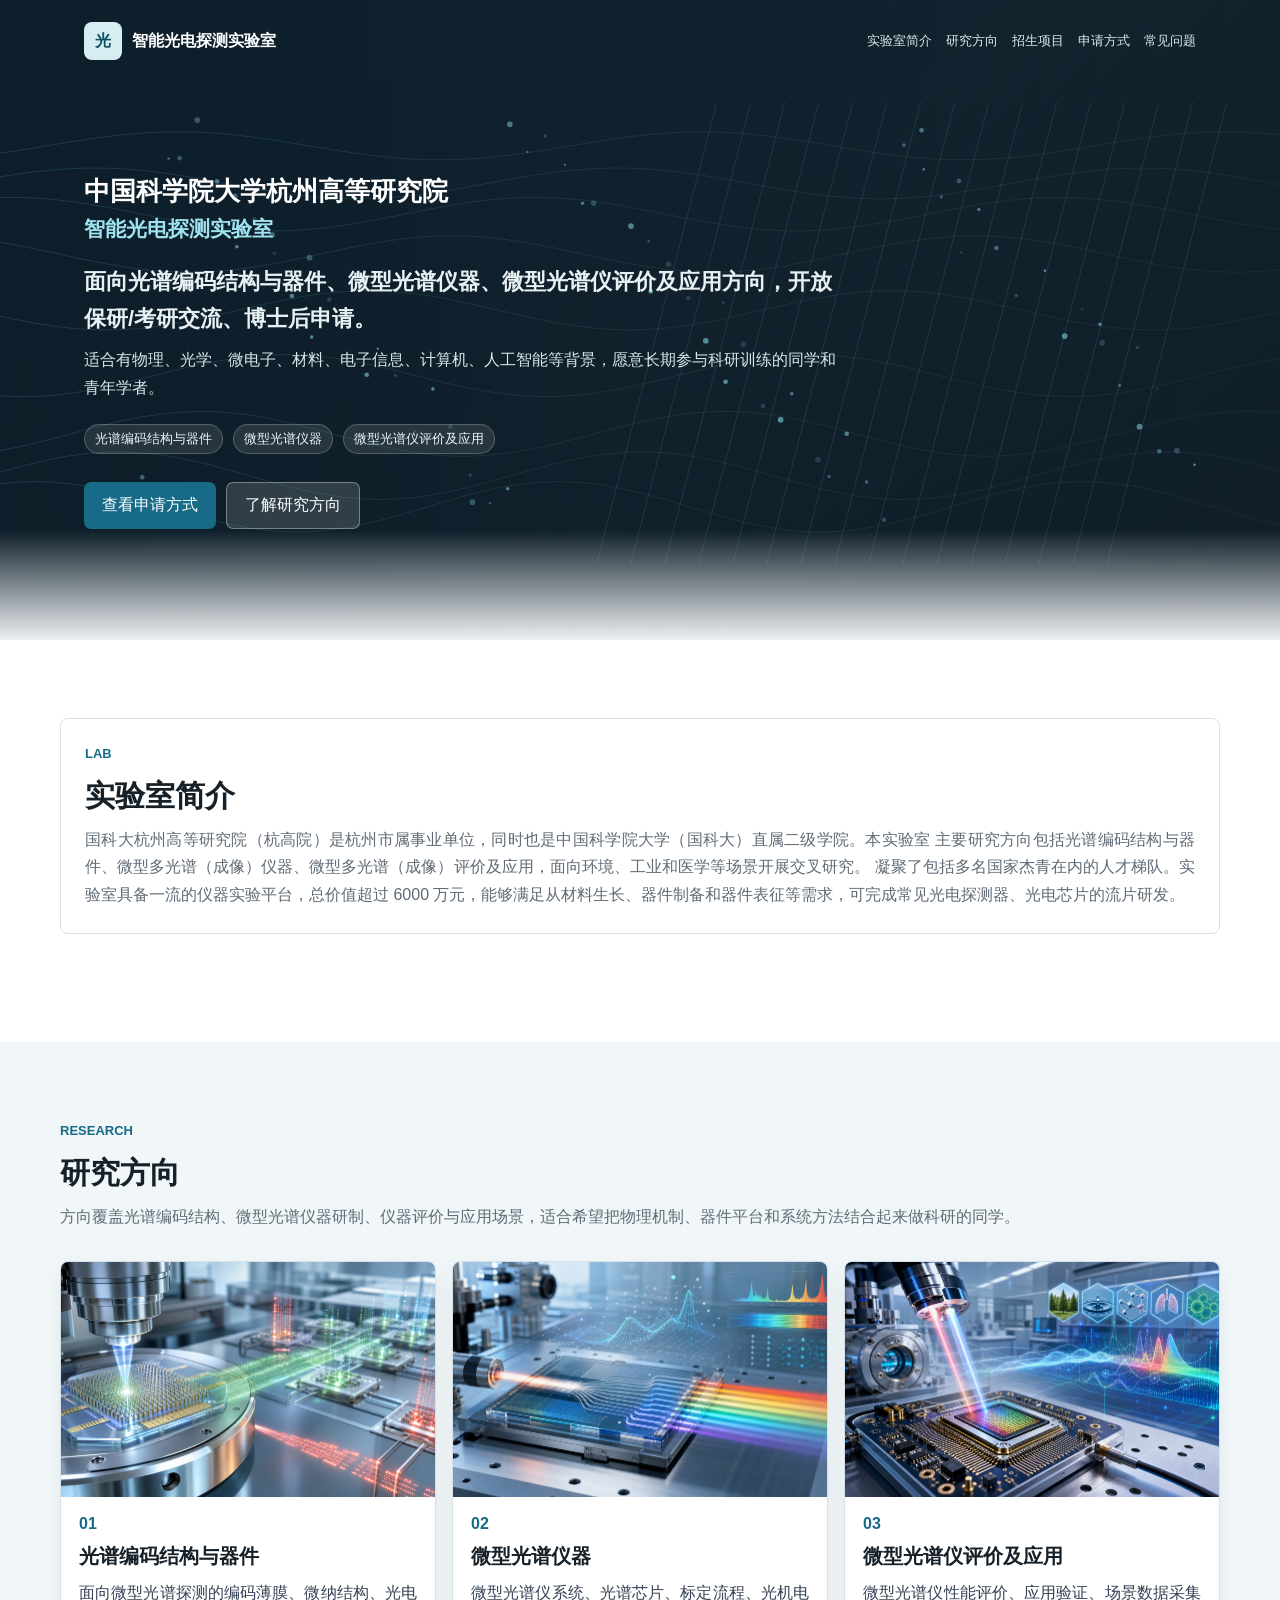
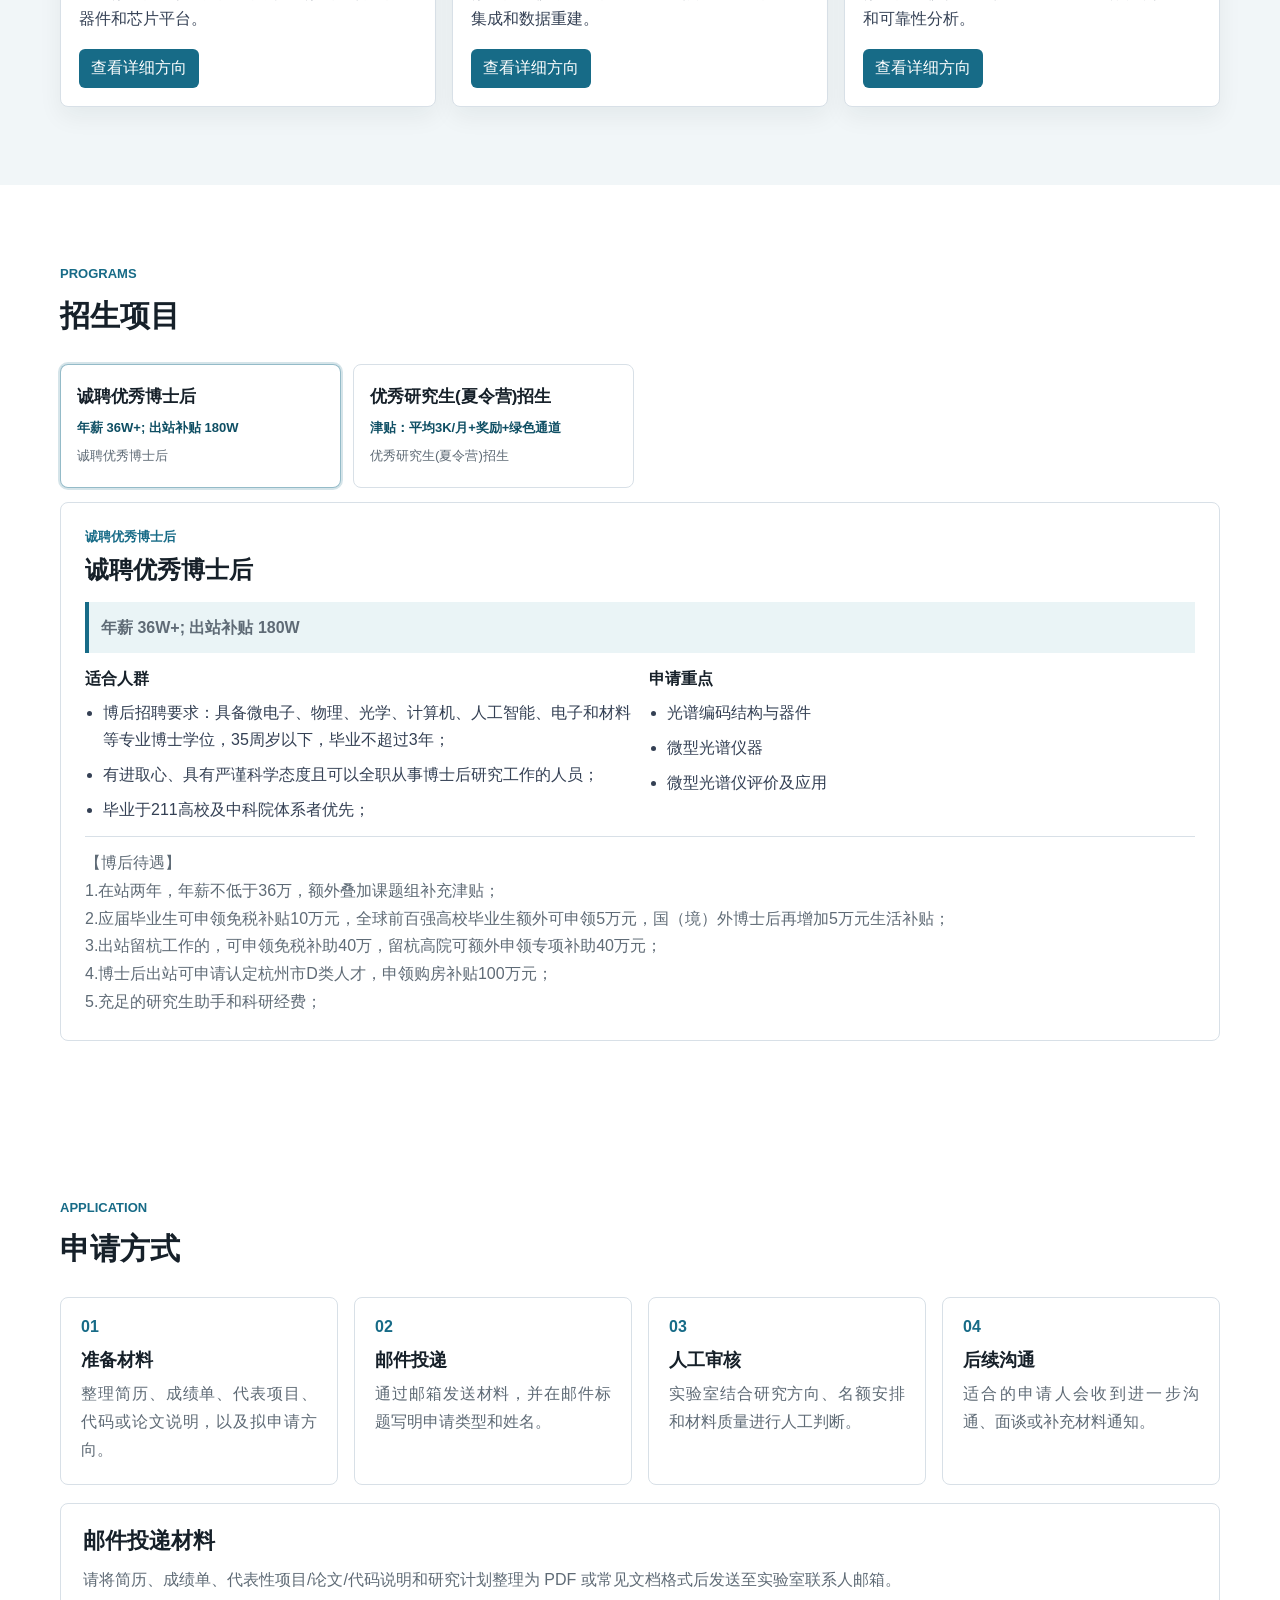
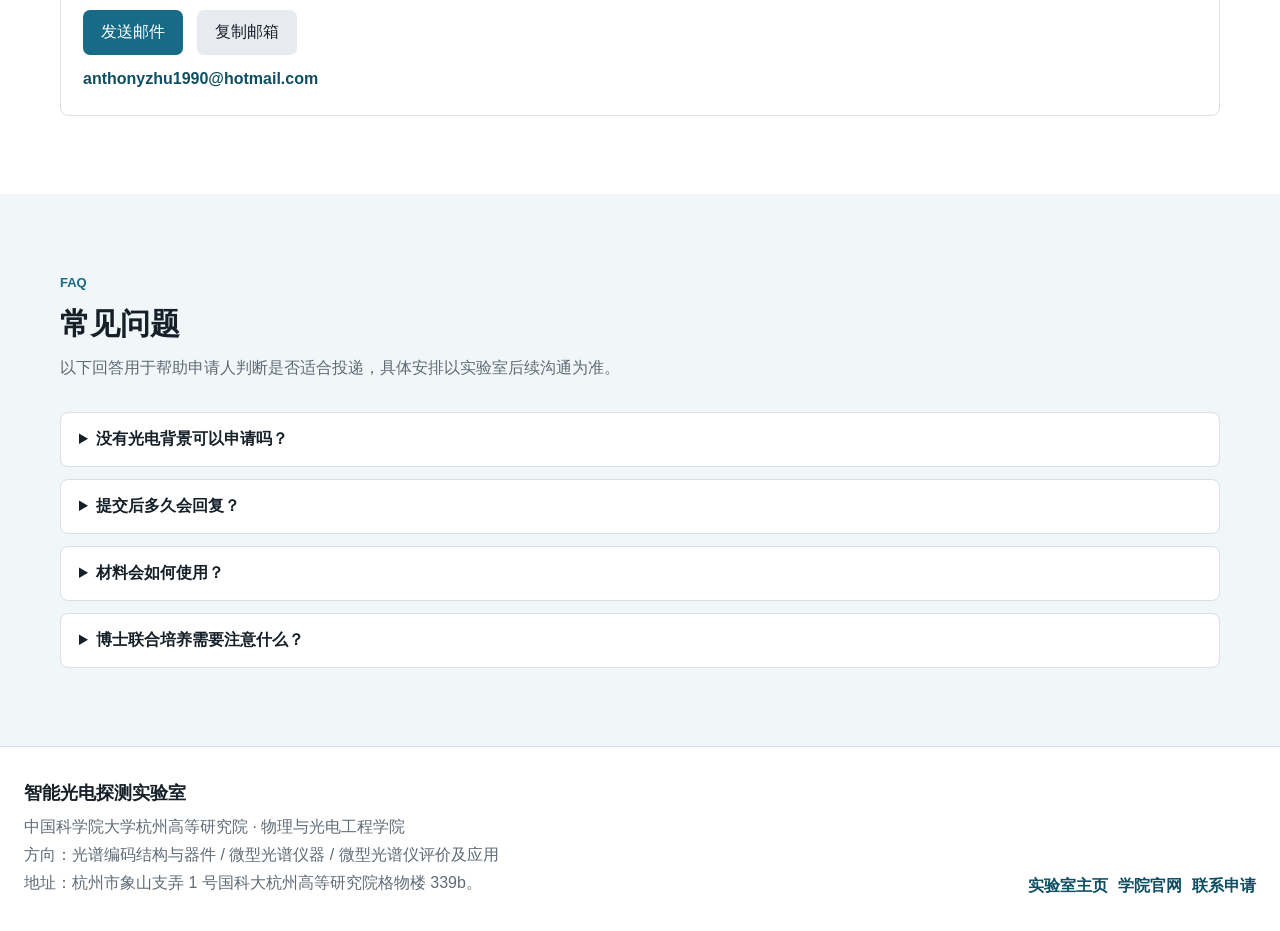
==== commit 07e1faf7: "Initial commit" ====
--- a/lab/index.html
+++ b/lab/index.html
@@ -26,14 +26,13 @@
         <a href="#programs">招生项目</a>
         <a href="#apply">申请方式</a>
         <a href="#faq">常见问题</a>
-        <a href="#referral">招生大使招聘</a>
       </div>
     </nav>
     <section class="hero-inner">
       <p class="hero-school">中国科学院大学杭州高等研究院</p>
       <p class="hero-college">智能光电探测实验室</p>
       <p class="lead">
-        面向光谱编码结构与器件、微型光谱仪器、微型光谱仪评价及应用方向，开放本科实习、保研/考研交流、博士联合培养和博士后申请。
+        面向光谱编码结构与器件、微型光谱仪器、微型光谱仪评价及应用方向，开放保研/考研交流、博士后申请。
       </p>
       <p class="hero-audience">
         适合有物理、光学、微电子、材料、电子信息、计算机、人工智能等背景，愿意长期参与科研训练的同学和青年学者。
@@ -108,20 +107,6 @@
       <div class="faq-list" id="faq-list"></div>
     </section>
 
-    <section class="page-section referral-section" id="referral">
-      <div class="ambassador-layout">
-        <div>
-          <p class="eyebrow">Referral</p>
-          <h2>招生大使招聘</h2>
-          <p>
-            如果你了解有科研兴趣、方向匹配、材料真实的同学，可以查看招生大使招聘说明并引导候选人在邮件中备注推荐来源。推荐仅用于记录来源和后续沟通，不替代实验室人工审核。对真实、有效且经实验室确认的推荐，我们会根据候选人匹配度、后续沟通进展和实际贡献给予适当报酬或支持。
-          </p>
-          <div class="ambassador-actions">
-            <a class="primary ambassador-primary-link" href="./ambassador.html">进入招生大使招聘页面</a>
-          </div>
-        </div>
-      </div>
-    </section>
   </main>
 
   <div class="research-modal" id="research-modal" aria-hidden="true">
--- a/lab/static.css
+++ b/lab/static.css
@@ -43,38 +43,6 @@
   background:
     linear-gradient(90deg, rgba(12, 28, 39, 0.94), rgba(12, 28, 39, 0.7)),
     linear-gradient(135deg, #173f52, #233642 55%, #152129);
-}
-
-.ambassador-page {
-  background: #f7f9fb;
-}
-
-.ambassador-hero {
-  min-height: 520px;
-  color: #fff;
-  background:
-    linear-gradient(90deg, rgba(12, 28, 39, 0.94), rgba(12, 28, 39, 0.72)),
-    url("./assets/lab/research-optoelectronic-encoding.png") center / cover;
-}
-
-.ambassador-hero-inner {
-  max-width: 1160px;
-  margin: 0 auto;
-  padding: 96px 24px 88px;
-}
-
-.ambassador-hero-inner h1 {
-  max-width: 760px;
-  margin-top: 12px;
-}
-
-.ambassador-hero-inner p:not(.eyebrow) {
-  max-width: 1160px;
-  margin-top: 18px;
-  color: #e2edf0;
-  font-size: 18px;
-  line-height: 1.78;
-  text-align: justify;
 }
 
 #photonic-canvas {
@@ -328,8 +296,6 @@
 .research-grid,
 .benefit-grid,
 .resource-layout,
-.referral-grid,
-.ambassador-principles,
 .privilege-grid {
   display: grid;
   grid-template-columns: repeat(3, minmax(0, 1fr));
@@ -343,8 +309,6 @@
 .resource-layout article,
 .outcome-grid article,
 .process-list article,
-.referral-grid article,
-.ambassador-principles article,
 .privilege-grid article,
 .apply-card,
 .publication-card,
@@ -367,8 +331,6 @@
 .resource-layout article:hover,
 .outcome-grid article:hover,
 .process-list article:hover,
-.referral-grid article:hover,
-.ambassador-principles article:hover,
 .privilege-grid article:hover,
 .apply-card:hover,
 .publication-card:hover,
@@ -421,8 +383,7 @@
 .publication-card li,
 .program-detail li,
 .program-note,
-.faq-list p,
-.referral-grid p {
+.faq-list p {
   color: #344054;
   line-height: 1.68;
 }
@@ -543,29 +504,20 @@
 }
 
 .benefit-grid article,
-.resource-layout article,
-.referral-grid article {
+.resource-layout article {
   padding: 20px;
 }
 
 .benefit-grid strong,
-.referral-grid strong,
-.ambassador-principles strong,
 .privilege-grid h3 {
   display: block;
   color: var(--accent-dark);
 }
 
-.ambassador-principles article,
 .privilege-grid article {
   padding: 20px;
 }
 
-.ambassador-principles {
-  grid-template-columns: repeat(4, minmax(0, 1fr));
-}
-
-.ambassador-principles p,
 .privilege-grid p {
   color: var(--muted);
   line-height: 1.7;
@@ -714,55 +666,6 @@
 
 .faq-list p {
   padding: 0 18px 18px;
-}
-
-.referral-section {
-  color: #fff;
-  background:
-    linear-gradient(135deg, rgba(19, 64, 80, 0.96), rgba(25, 42, 52, 0.98)),
-    linear-gradient(90deg, #173f52, #253847);
-}
-
-.ambassador-layout {
-  display: grid;
-  grid-template-columns: minmax(0, 1fr);
-  gap: 28px;
-  align-items: center;
-}
-
-.ambassador-actions {
-  display: flex;
-  flex-wrap: wrap;
-  gap: 12px;
-  margin-top: 24px;
-}
-
-.ambassador-primary-link {
-  padding: 16px 24px;
-  font-size: 17px;
-  font-weight: 900;
-}
-
-.referral-section h2 {
-  color: #fff;
-}
-
-.ambassador-hero .eyebrow,
-.referral-section .eyebrow {
-  color: #9fe2ef;
-}
-
-.referral-section .section-head p,
-.compliance-note {
-  color: #dce9ed;
-}
-
-.referral-section p {
-  color: #dce9ed;
-}
-
-.ambassador-page #start {
-  background: #f1f6f8;
 }
 
 .reward-detail-section {
@@ -1005,8 +908,6 @@
   .apply-layout,
   .process-list,
   .intro-strip,
-  .referral-grid,
-  .ambassador-principles,
   .privilege-grid,
   .reward-row,
   .footer {
